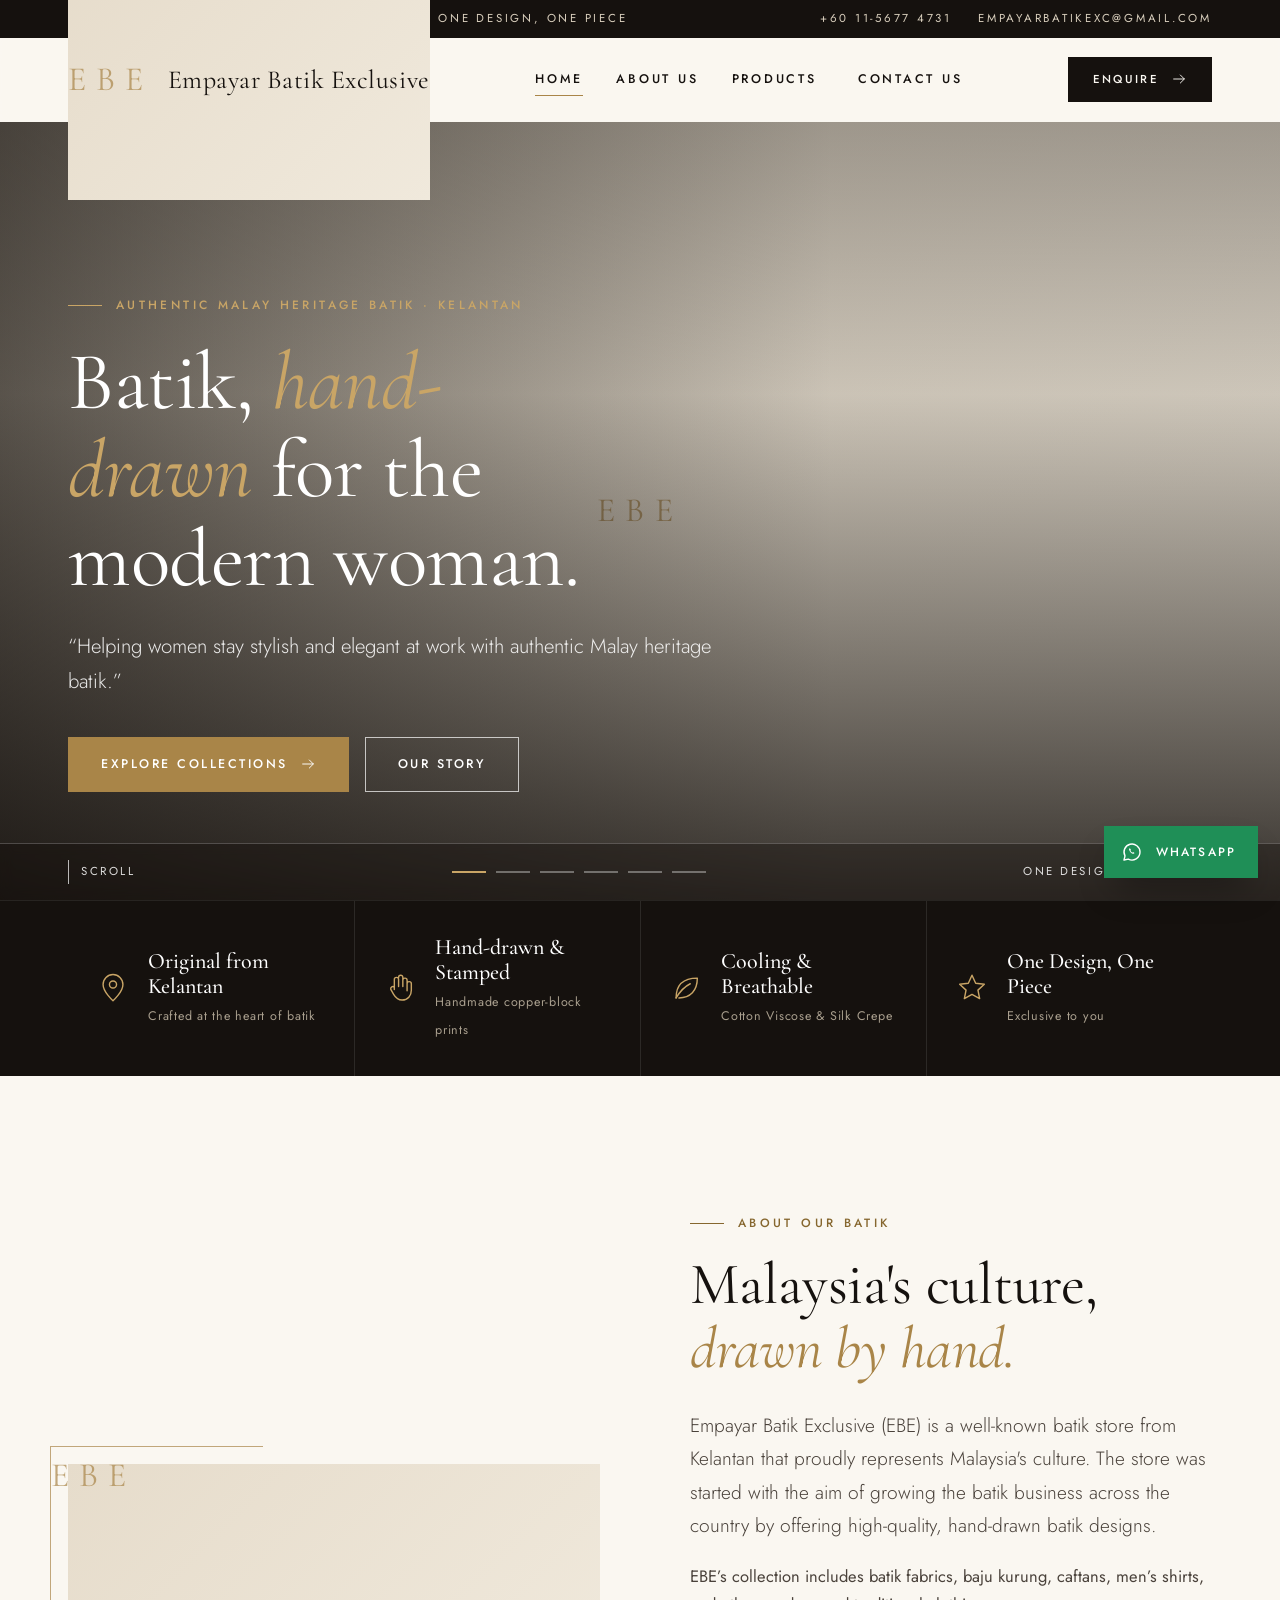
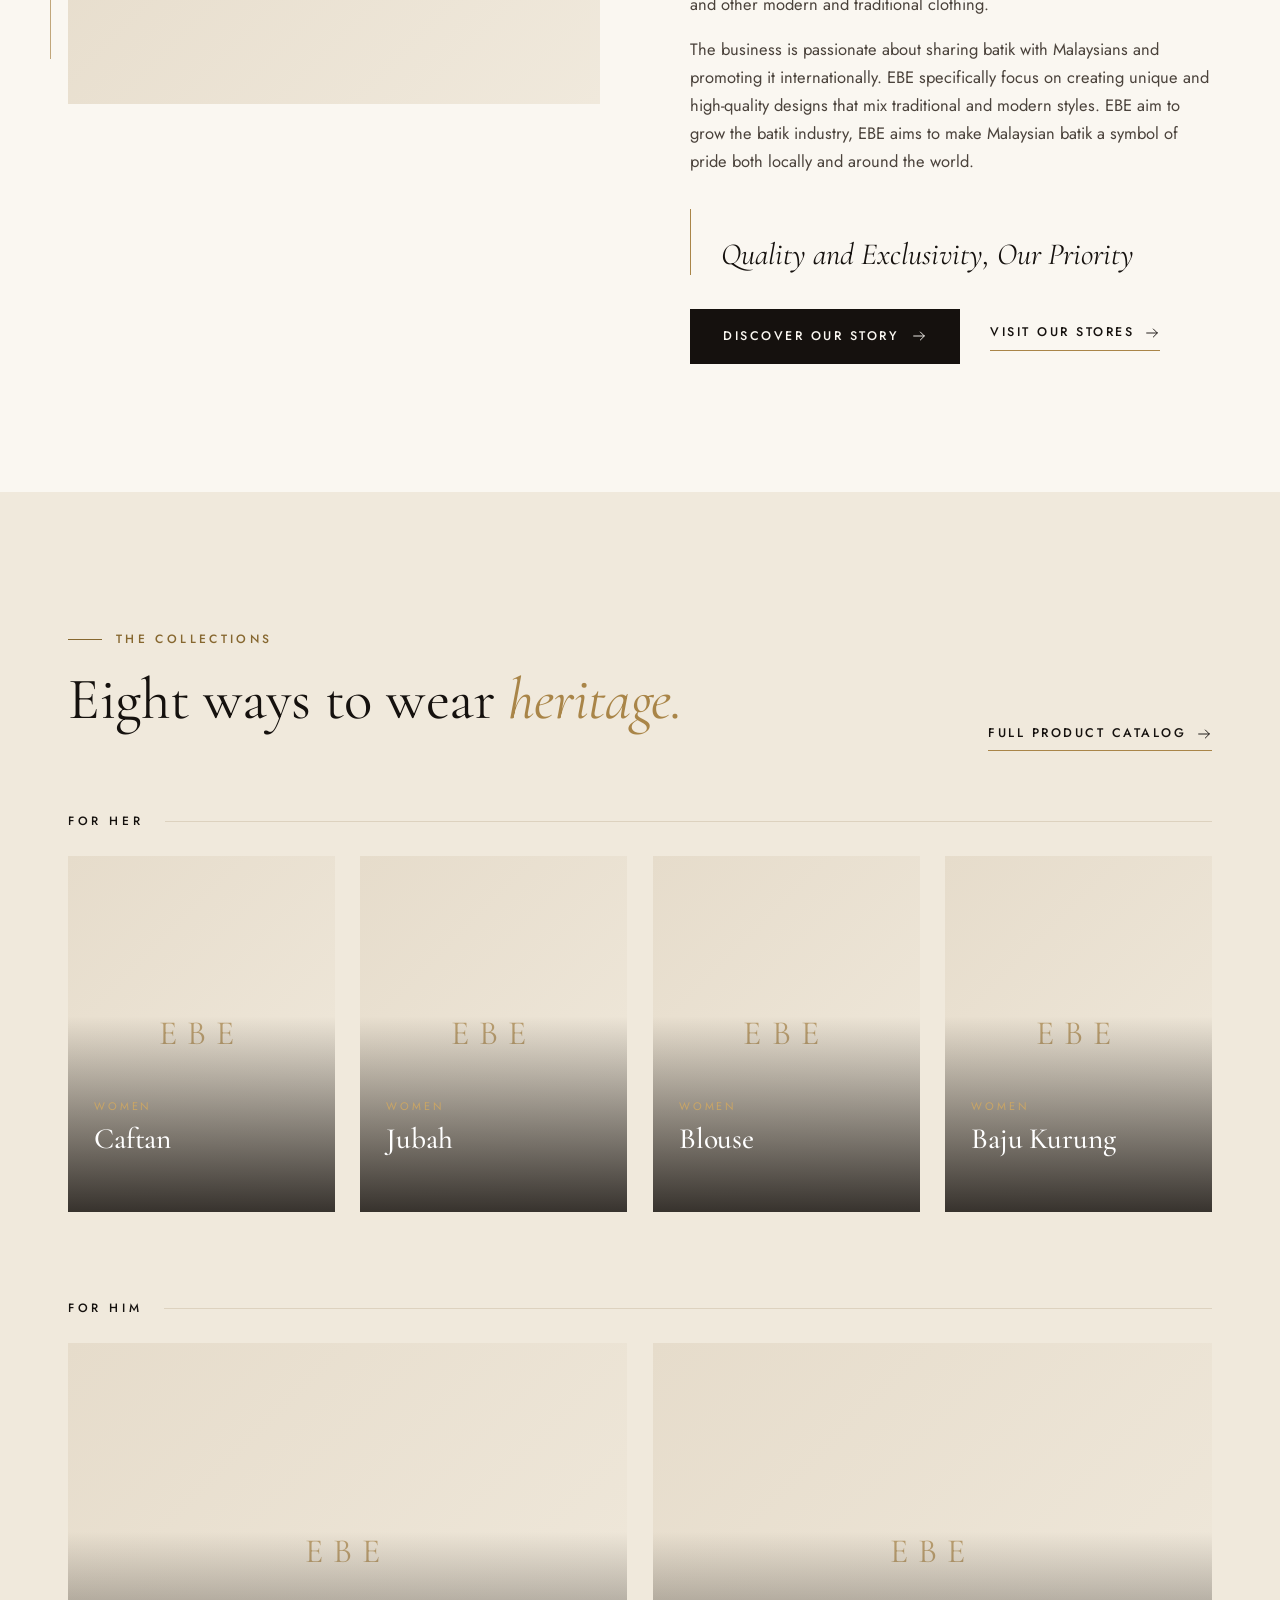
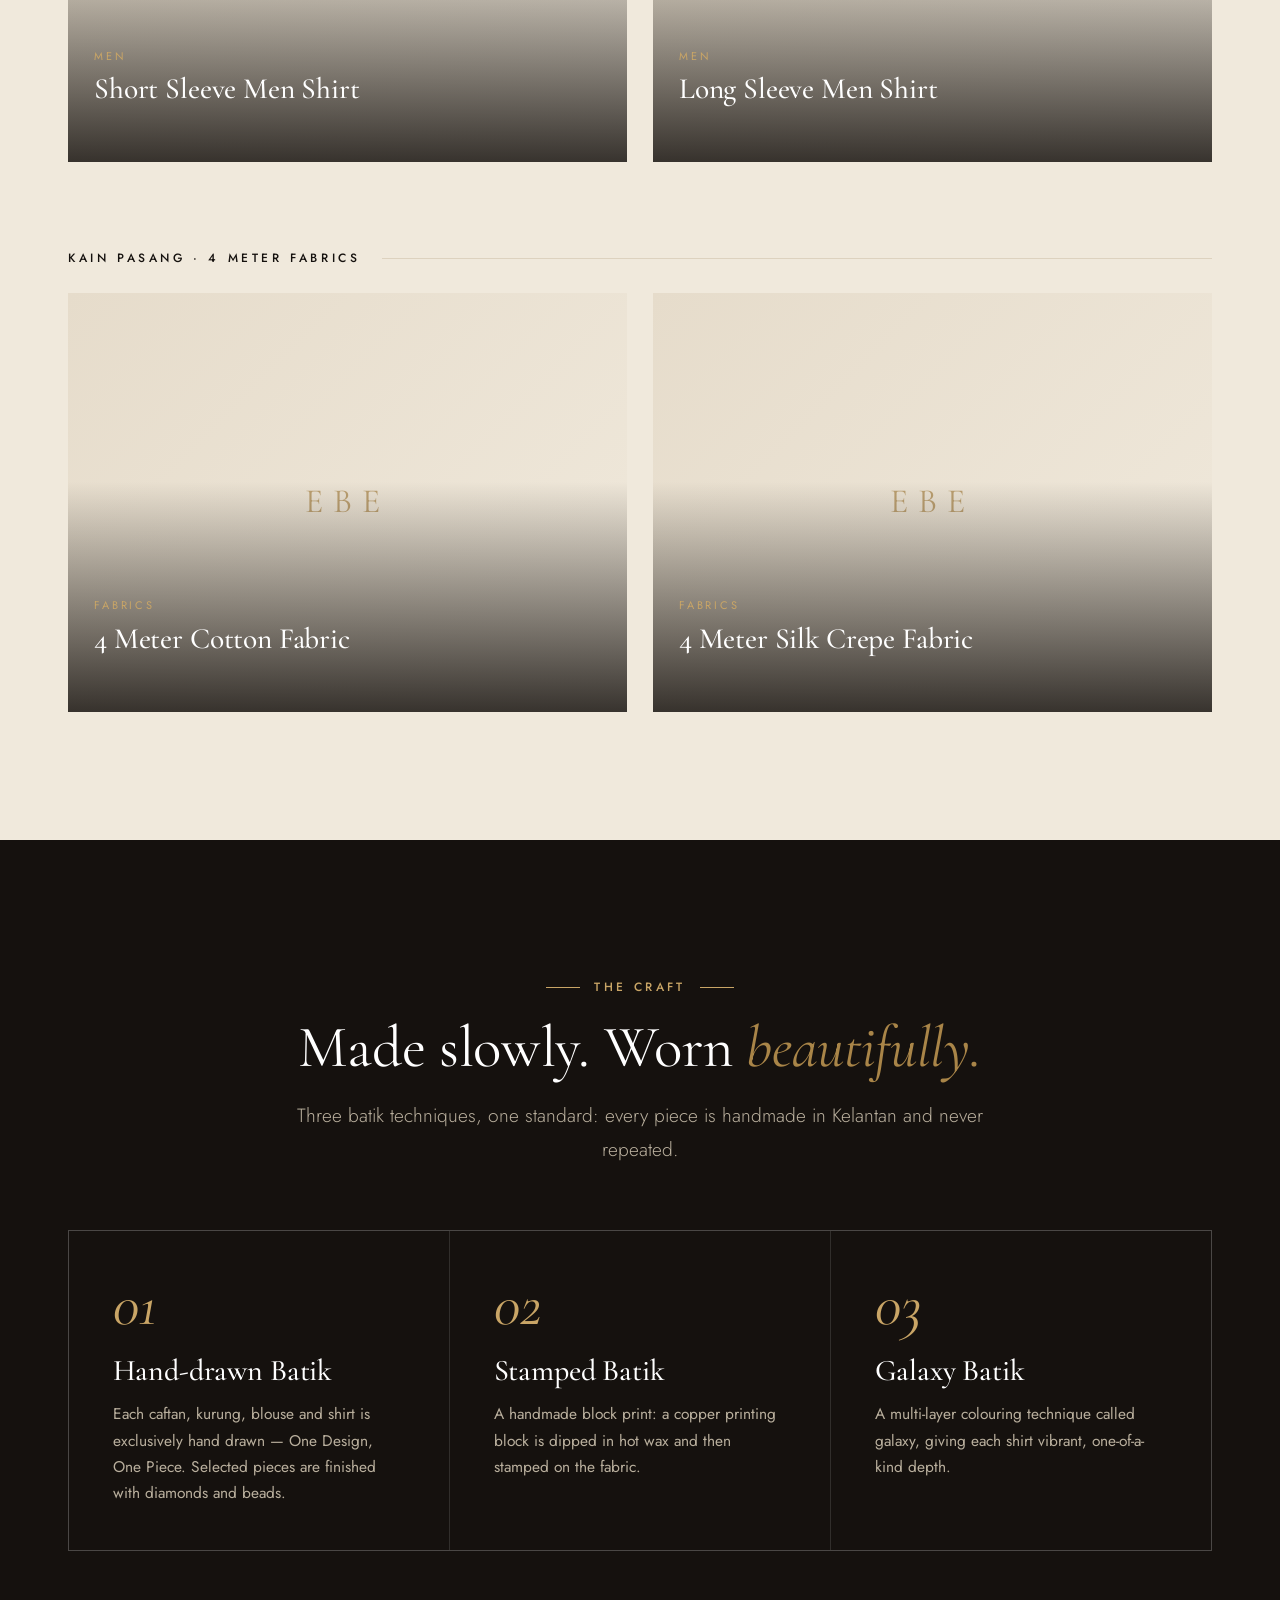
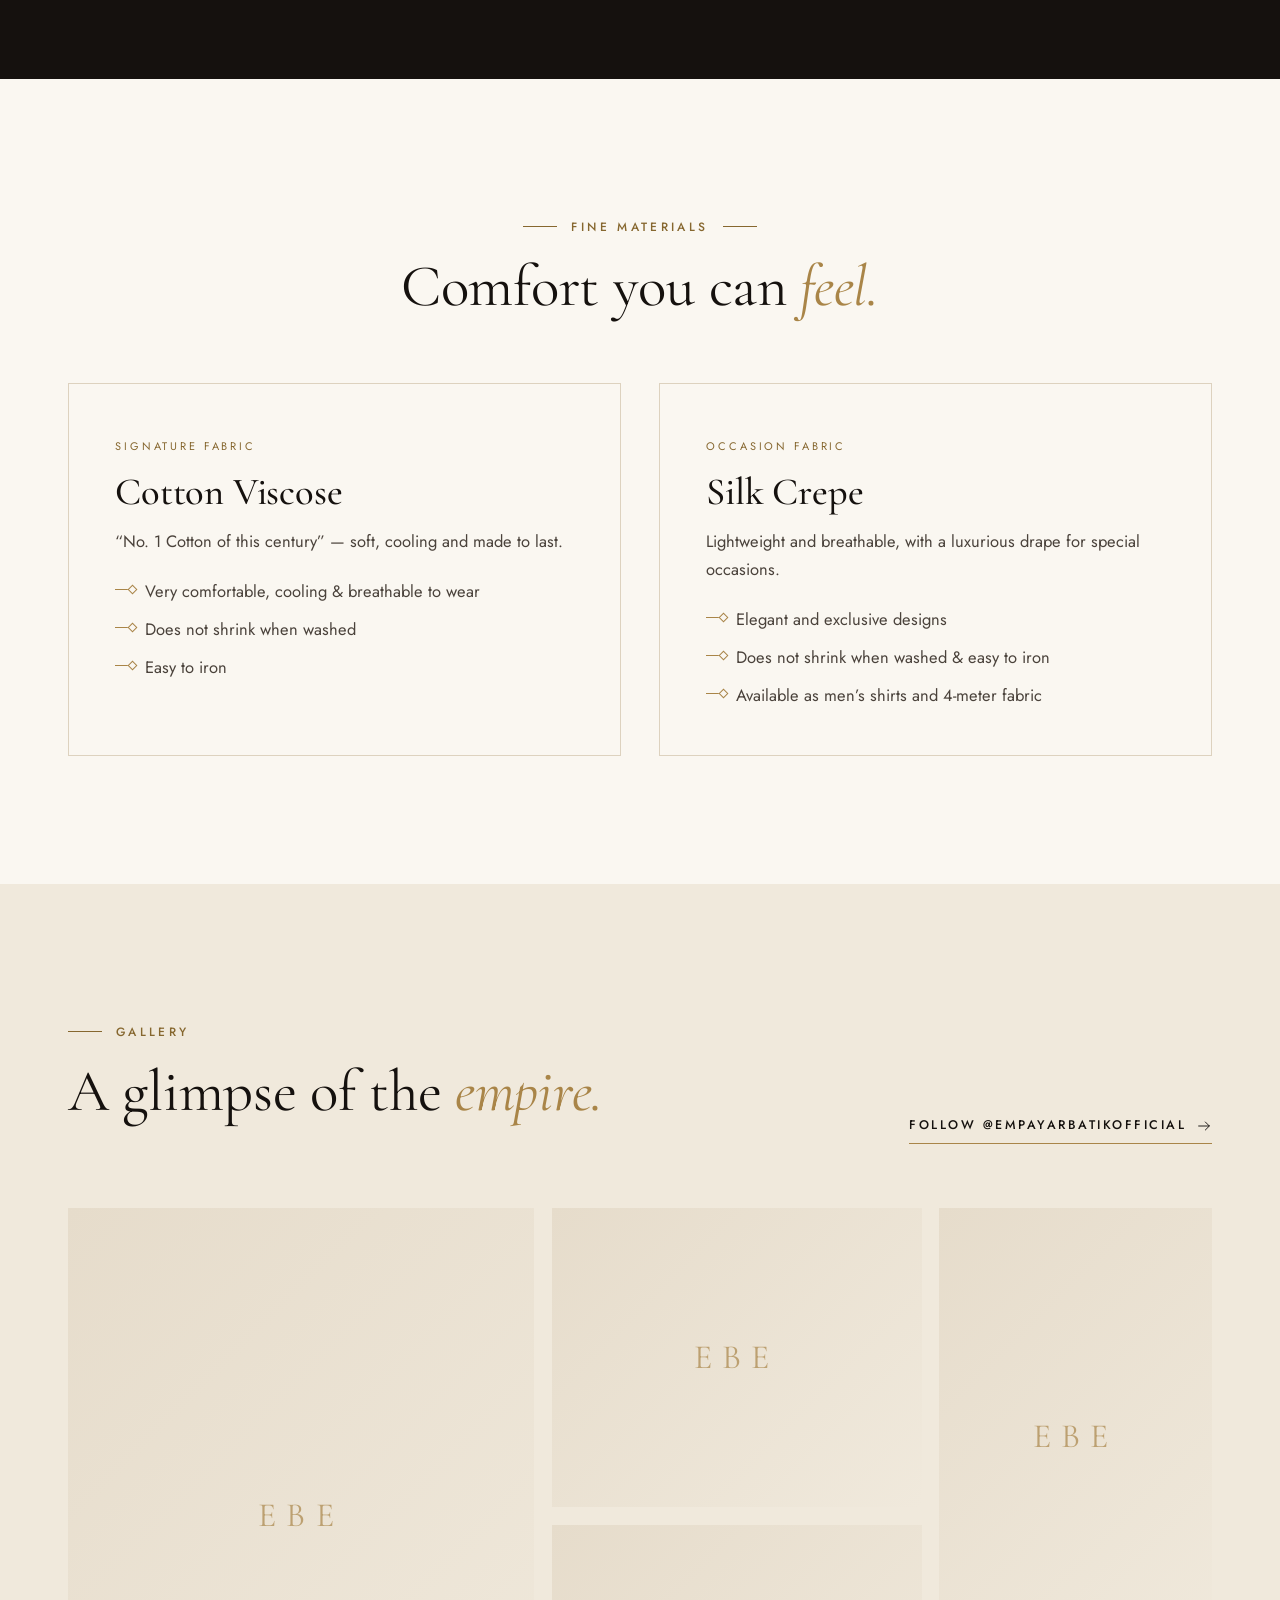
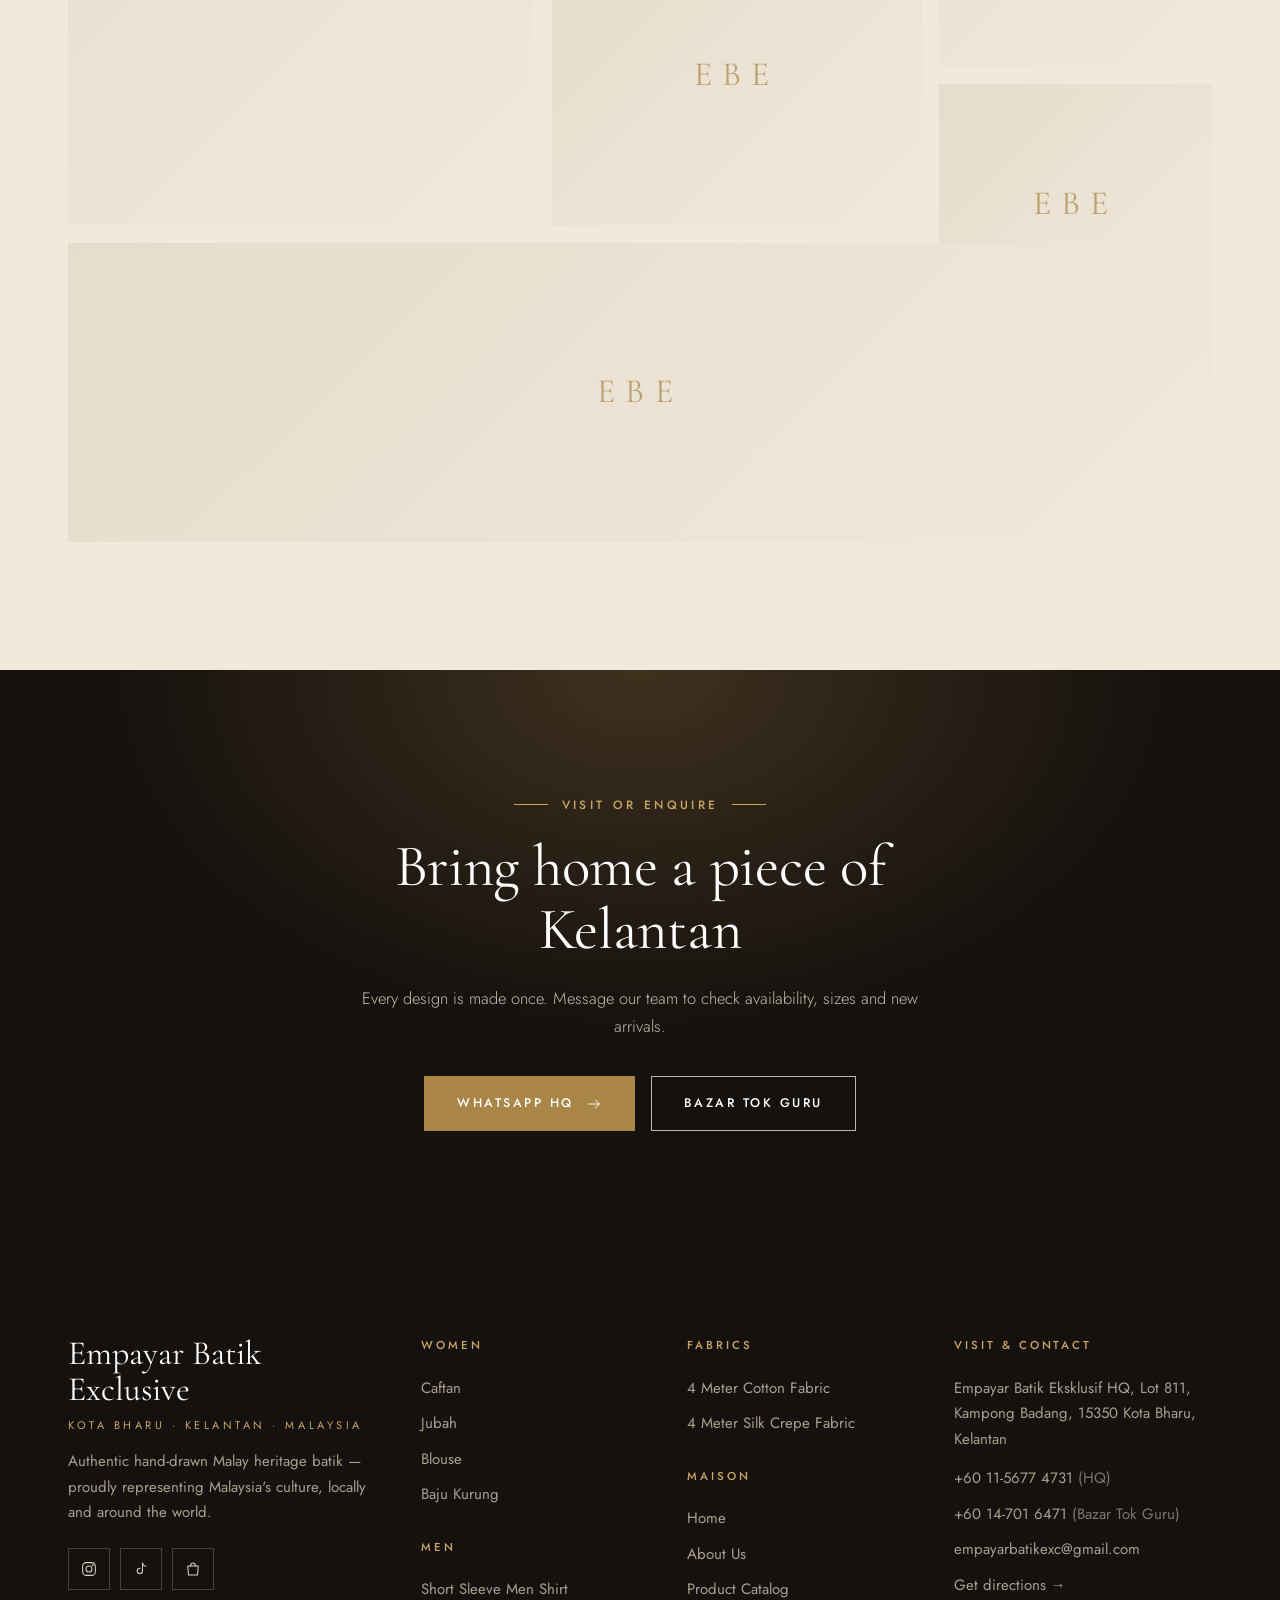
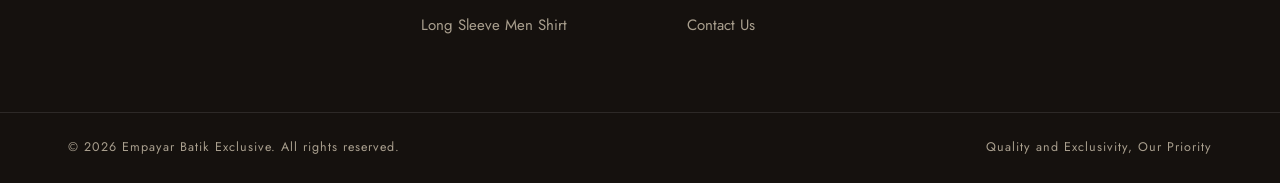
==== index.html @ 342bccc4 "Redesign Empayar Batik Exclusive website with an international luxury look - New design system (ivor" ====
<!DOCTYPE html>
<html lang="en">
<head>
<meta charset="utf-8">
<meta name="viewport" content="width=device-width, initial-scale=1">
<title>Empayar Batik Exclusive</title>
<meta name="description" content="Empayar Batik Exclusive — a leading batik store from Kelantan offering exclusive hand-drawn batik, baju kurung, caftans, men&#x27;s shirts and fabrics. Proudly promoting Malaysia&#x27;s heritage globally.">
<meta name="theme-color" content="#15110e">
<link rel="canonical" href="https://empayarbatikeksklusif.my/">
<link rel="icon" href="https://empayarbatikeksklusif.my/logo-ebe/header%20photo.png">
<meta property="og:type" content="website">
<meta property="og:site_name" content="Empayar Batik Exclusive">
<meta property="og:title" content="Empayar Batik Exclusive">
<meta property="og:description" content="Empayar Batik Exclusive — a leading batik store from Kelantan offering exclusive hand-drawn batik, baju kurung, caftans, men&#x27;s shirts and fabrics. Proudly promoting Malaysia&#x27;s heritage globally.">
<meta property="og:url" content="https://empayarbatikeksklusif.my/">
<meta property="og:image" content="https://empayarbatikeksklusif.my/img%20index/home%201.jpg">
<meta name="twitter:card" content="summary_large_image">
<link rel="preconnect" href="https://fonts.googleapis.com">
<link rel="preconnect" href="https://fonts.gstatic.com" crossorigin>
<link href="https://fonts.googleapis.com/css2?family=Cormorant+Garamond:ital,wght@0,400;0,500;0,600;1,400;1,500&family=Jost:wght@300;400;500&display=swap" rel="stylesheet">
<link rel="stylesheet" href="assets/css/main.css">
<script>document.documentElement.className+=' js'</script>
<script type="application/ld+json">{
  "@context": "https://schema.org",
  "@type": "ClothingStore",
  "name": "Empayar Batik Exclusive",
  "url": "https://empayarbatikeksklusif.my/",
  "image": "https://empayarbatikeksklusif.my/img%20index/home%201.jpg",
  "description": "Helping women stay stylish and elegant at work with authentic Malay heritage batik",
  "telephone": "+60 11-5677 4731",
  "email": "empayarbatikexc@gmail.com",
  "address": {"@type": "PostalAddress", "streetAddress": "Lot 811, Kampong Badang", "postalCode": "15350", "addressLocality": "Kota Bharu", "addressRegion": "Kelantan", "addressCountry": "MY"},
  "sameAs": ["https://www.instagram.com/empayarbatikofficial", "https://www.tiktok.com/@empayarbatikexclusive", "https://shopee.com/empayarbatikexclusive"]
}</script>
</head>
<body class="">
<a class="skip" href="#main">Skip to content</a>
<div class="progress" aria-hidden="true"></div>
<div class="topbar"><div class="wrap">
  <div class="tb-msg"><i></i><span>Authentic Kelantan Batik · Hand-drawn · One Design, One Piece</span></div>
  <div class="tb-links"><a href="tel:+601156774731">+60 11-5677 4731</a><a href="mailto:empayarbatikexc@gmail.com">empayarbatikexc@gmail.com</a></div>
</div></div>
<header class="header"><div class="wrap">
  <a class="brand" href="index.html" aria-label="Empayar Batik Exclusive — home">
    <img src="https://empayarbatikeksklusif.my/logo-ebe/header%20photo.png" alt="Empayar Batik Exclusive logo" height="56" data-fb>
    <span class="wordmark">Empayar Batik Exclusive</span>
  </a>
  <nav aria-label="Primary"><ul class="nav"><li class="active"><a href="index.html" aria-current="page">Home</a></li><li><a href="profile.html">About Us</a></li><li><a href="products.html">Products<svg viewBox="0 0 24 24" fill="none" stroke="currentColor" stroke-width="1.4" stroke-linecap="round" stroke-linejoin="round" aria-hidden="true" ><path d="M6 9l6 6 6-6"/></svg></a><div class="mega"><div><h4>Women</h4><a href="kaftan.html">Caftan</a><a href="jubah.html">Jubah</a><a href="blouse.html">Blouse</a><a href="baju-kurung.html">Baju Kurung</a></div><div><h4>Men</h4><a href="short-sleeve-shirt.html">Short Sleeve Men Shirt</a><a href="long-sleeve-shirt.html">Long Sleeve Men Shirt</a></div><div><h4>Fabrics</h4><a href="kain-pasang-cotton.html">4 Meter Cotton Fabric</a><a href="kain-pasang-crepe.html">4 Meter Silk Crepe Fabric</a></div><div class="mega-foot"><span>One Design, One Piece — every item hand-drawn in Kelantan.</span><a class="link-arrow" href="products.html" style="padding:0 0 4px;font-size:11px">View all <svg viewBox="0 0 24 24" fill="none" stroke="currentColor" stroke-width="1.4" stroke-linecap="round" stroke-linejoin="round" aria-hidden="true" ><path d="M4 12h16M14 6l6 6-6 6"/></svg></a></div></div></li><li><a href="contact.html">Contact Us</a></li></ul></nav>
  <a class="btn cta" href="https://wa.link/kldabl" target="_blank" rel="noopener">Enquire <svg viewBox="0 0 24 24" fill="none" stroke="currentColor" stroke-width="1.4" stroke-linecap="round" stroke-linejoin="round" aria-hidden="true" ><path d="M4 12h16M14 6l6 6-6 6"/></svg></a>
  <button class="burger" aria-label="Open menu" aria-expanded="false"><span></span><span></span><span></span></button>
</div></header>
<div class="drawer" aria-label="Mobile menu">
  <a class="d-main" href="index.html">Home</a>
  <a class="d-main" href="profile.html">About Us</a>
  <a class="d-main" href="products.html">Products</a>
  <h5>Women</h5><div class="d-sub"><a href="kaftan.html">Caftan</a><a href="jubah.html">Jubah</a><a href="blouse.html">Blouse</a><a href="baju-kurung.html">Baju Kurung</a></div><h5>Men</h5><div class="d-sub"><a href="short-sleeve-shirt.html">Short Sleeve Men Shirt</a><a href="long-sleeve-shirt.html">Long Sleeve Men Shirt</a></div><h5>Fabrics</h5><div class="d-sub"><a href="kain-pasang-cotton.html">4 Meter Cotton Fabric</a><a href="kain-pasang-crepe.html">4 Meter Silk Crepe Fabric</a></div>
  <a class="d-main" href="contact.html" style="margin-top:26px">Contact Us</a>
  <a class="btn btn--wa" href="https://wa.link/kldabl" target="_blank" rel="noopener">WhatsApp +60 11-5677 4731</a>
</div>
<main id="main">

<section class="hero" aria-label="Introduction">
  <div class="hero-slides"><img src="https://empayarbatikeksklusif.my/img%20index/home%201.jpg" alt="Empayar Batik Exclusive — batik collection 1" class="active" fetchpriority="high" data-fb><img src="https://empayarbatikeksklusif.my/img%20index/home%202.jpg" alt="Empayar Batik Exclusive — batik collection 2" loading="lazy" data-fb><img src="https://empayarbatikeksklusif.my/img%20index/home%203.jpg" alt="Empayar Batik Exclusive — batik collection 3" loading="lazy" data-fb><img src="https://empayarbatikeksklusif.my/img%20index/home%204.jpg" alt="Empayar Batik Exclusive — batik collection 4" loading="lazy" data-fb><img src="https://empayarbatikeksklusif.my/img%20index/home%205.jpg" alt="Empayar Batik Exclusive — batik collection 5" loading="lazy" data-fb><img src="https://empayarbatikeksklusif.my/img%20index/home%206.jpg" alt="Empayar Batik Exclusive — batik collection 6" loading="lazy" data-fb></div>
  <div class="hero-inner">
    <span class="eyebrow">Authentic Malay Heritage Batik · Kelantan</span>
    <h1 class="h-display">Batik, <em>hand-drawn</em> for the modern woman.</h1>
    <p>“Helping women stay stylish and elegant at work with authentic Malay heritage batik.”</p>
    <div class="hero-actions">
      <a class="btn btn--gold" href="products.html">Explore Collections <svg viewBox="0 0 24 24" fill="none" stroke="currentColor" stroke-width="1.4" stroke-linecap="round" stroke-linejoin="round" aria-hidden="true" ><path d="M4 12h16M14 6l6 6-6 6"/></svg></a>
      <a class="btn btn--light" href="profile.html">Our Story</a>
    </div>
  </div>
  <div class="hero-meta"><div class="wrap">
    <span class="scroll-cue"><i></i>Scroll</span>
    <div class="hero-dots" role="group" aria-label="Hero images"><button aria-label="Show image 1" class="active"></button><button aria-label="Show image 2"></button><button aria-label="Show image 3"></button><button aria-label="Show image 4"></button><button aria-label="Show image 5"></button><button aria-label="Show image 6"></button></div>
    <span>One Design · One Piece</span>
  </div></div>
</section>

<section class="strip" aria-label="Our promise"><div class="wrap"><ul>
  <li><svg viewBox="0 0 24 24" fill="none" stroke="currentColor" stroke-width="1.4" stroke-linecap="round" stroke-linejoin="round" aria-hidden="true" stroke-width="1"><path d="M12 21s7-6.200 7-11.500A7 7 0 0 0 5 9.500C5 14.800 12 21 12 21z"/><circle cx="12" cy="9.500" r="2.500"/></svg><div><b>Original from Kelantan</b><span>Crafted at the heart of batik</span></div></li>
  <li><svg viewBox="0 0 24 24" fill="none" stroke="currentColor" stroke-width="1.4" stroke-linecap="round" stroke-linejoin="round" aria-hidden="true" stroke-width="1"><path d="M8 13V6a1.500 1.500 0 0 1 3 0v5m0-6.500a1.500 1.500 0 0 1 3 0V11m0-4.500a1.500 1.500 0 0 1 3 0V14m0-5a1.500 1.500 0 0 1 3 0v4.500c0 4-2.500 7-6.500 7-3 0-4.500-1.500-6-4l-2-3.500a1.500 1.500 0 0 1 2.500-1.500L8 13"/></svg><div><b>Hand-drawn &amp; Stamped</b><span>Handmade copper-block prints</span></div></li>
  <li><svg viewBox="0 0 24 24" fill="none" stroke="currentColor" stroke-width="1.4" stroke-linecap="round" stroke-linejoin="round" aria-hidden="true" stroke-width="1"><path d="M5 19c0-9 5-14 15-14 0 9-5 14-13 14"/><path d="M5 19c3-5 6-8 10-10"/></svg><div><b>Cooling &amp; Breathable</b><span>Cotton Viscose &amp; Silk Crepe</span></div></li>
  <li><svg viewBox="0 0 24 24" fill="none" stroke="currentColor" stroke-width="1.4" stroke-linecap="round" stroke-linejoin="round" aria-hidden="true" stroke-width="1"><path d="M12 3l2.600 5.600 6.100.7-4.500 4.200 1.200 6L12 16.500 6.600 19.500l1.200-6L3.300 9.300l6.100-.7L12 3z"/></svg><div><b>One Design, One Piece</b><span>Exclusive to you</span></div></li>
</ul></div></section>

<section class="section" id="about">
  <div class="wrap about">
    <div class="about-media reveal">
      <img class="m1" src="https://empayarbatikeksklusif.my/img%20index/home%202.jpg" alt="Hand-drawn batik by Empayar Batik Exclusive" loading="lazy" data-fb>
      <img class="m2" src="https://empayarbatikeksklusif.my/img%20index/home%203.jpg" alt="Empayar Batik Exclusive baju kurung and caftan" loading="lazy" data-fb>
    </div>
    <div class="about-copy reveal" style="--d:.1s">
      <span class="eyebrow">About Our Batik</span>
      <h2 class="h-1">Malaysia's culture, <span class="gold">drawn by hand.</span></h2>
      <p class="lead">Empayar Batik Exclusive (EBE) is a well-known batik store from Kelantan that proudly represents Malaysia's culture. The store was started with the aim of growing the batik business across the country by offering high-quality, hand-drawn batik designs.</p>
      <p>EBE’s collection includes batik fabrics, baju kurung, caftans, men’s shirts, and other modern and traditional clothing.</p>
      <p>The business is passionate about sharing batik with Malaysians and promoting it internationally. EBE specifically focus on creating unique and high-quality designs that mix traditional and modern styles. EBE aim to grow the batik industry, EBE aims to make Malaysian batik a symbol of pride both locally and around the world.</p>
      <blockquote class="quote">Quality and Exclusivity, Our Priority</blockquote>
      <div class="btns"><a class="btn" href="profile.html">Discover Our Story <svg viewBox="0 0 24 24" fill="none" stroke="currentColor" stroke-width="1.4" stroke-linecap="round" stroke-linejoin="round" aria-hidden="true" ><path d="M4 12h16M14 6l6 6-6 6"/></svg></a><a class="link-arrow" href="contact.html">Visit our stores <svg viewBox="0 0 24 24" fill="none" stroke="currentColor" stroke-width="1.4" stroke-linecap="round" stroke-linejoin="round" aria-hidden="true" ><path d="M4 12h16M14 6l6 6-6 6"/></svg></a></div>
    </div>
  </div>
</section>

<section class="section section--sand" id="collections">
  <div class="wrap">
    <div class="section-head split-head reveal" style="max-width:none">
      <div style="max-width:640px"><span class="eyebrow">The Collections</span><h2 class="h-1">Eight ways to wear <span class="gold">heritage.</span></h2></div>
      <a class="link-arrow" href="products.html">Full product catalog <svg viewBox="0 0 24 24" fill="none" stroke="currentColor" stroke-width="1.4" stroke-linecap="round" stroke-linejoin="round" aria-hidden="true" ><path d="M4 12h16M14 6l6 6-6 6"/></svg></a>
    </div>
    <div class="coll-groups"><div class="coll-group"><h3>For Her</h3><div class="coll-grid"><a class="card reveal" style="--d:0.0s" href="kaftan.html">
  <div class="ph"><img src="https://empayarbatikeksklusif.my/img%20kaftan/lukis%201.jpg" alt="Caftan — Empayar Batik Exclusive" loading="lazy" data-fb></div>
  <div class="cap"><small>Women</small><h4>Caftan</h4><span class="go">Discover <svg viewBox="0 0 24 24" fill="none" stroke="currentColor" stroke-width="1.4" stroke-linecap="round" stroke-linejoin="round" aria-hidden="true" ><path d="M4 12h16M14 6l6 6-6 6"/></svg></span></div>
</a><a class="card reveal" style="--d:0.08s" href="jubah.html">
  <div class="ph"><img src="https://empayarbatikeksklusif.my/img%20jubah/batwing%201.jpg" alt="Jubah — Empayar Batik Exclusive" loading="lazy" data-fb></div>
  <div class="cap"><small>Women</small><h4>Jubah</h4><span class="go">Discover <svg viewBox="0 0 24 24" fill="none" stroke="currentColor" stroke-width="1.4" stroke-linecap="round" stroke-linejoin="round" aria-hidden="true" ><path d="M4 12h16M14 6l6 6-6 6"/></svg></span></div>
</a><a class="card reveal" style="--d:0.16s" href="blouse.html">
  <div class="ph"><img src="https://empayarbatikeksklusif.my/img%20blouse/blouse%201.jpg" alt="Blouse — Empayar Batik Exclusive" loading="lazy" data-fb></div>
  <div class="cap"><small>Women</small><h4>Blouse</h4><span class="go">Discover <svg viewBox="0 0 24 24" fill="none" stroke="currentColor" stroke-width="1.4" stroke-linecap="round" stroke-linejoin="round" aria-hidden="true" ><path d="M4 12h16M14 6l6 6-6 6"/></svg></span></div>
</a><a class="card reveal" style="--d:0.24s" href="baju-kurung.html">
  <div class="ph"><img src="https://empayarbatikeksklusif.my/img%20baju%20kurung/kurung%201.jpg" alt="Baju Kurung — Empayar Batik Exclusive" loading="lazy" data-fb></div>
  <div class="cap"><small>Women</small><h4>Baju Kurung</h4><span class="go">Discover <svg viewBox="0 0 24 24" fill="none" stroke="currentColor" stroke-width="1.4" stroke-linecap="round" stroke-linejoin="round" aria-hidden="true" ><path d="M4 12h16M14 6l6 6-6 6"/></svg></span></div>
</a></div></div><div class="coll-group"><h3>For Him</h3><div class="coll-grid g2"><a class="card reveal" style="--d:0.0s" href="short-sleeve-shirt.html">
  <div class="ph"><img src="https://empayarbatikeksklusif.my/img%20short%20sleeve/kemeja%201.jpg" alt="Short Sleeve Men Shirt — Empayar Batik Exclusive" loading="lazy" data-fb></div>
  <div class="cap"><small>Men</small><h4>Short Sleeve Men Shirt</h4><span class="go">Discover <svg viewBox="0 0 24 24" fill="none" stroke="currentColor" stroke-width="1.4" stroke-linecap="round" stroke-linejoin="round" aria-hidden="true" ><path d="M4 12h16M14 6l6 6-6 6"/></svg></span></div>
</a><a class="card reveal" style="--d:0.08s" href="long-sleeve-shirt.html">
  <div class="ph"><img src="https://empayarbatikeksklusif.my/img%20long%20sleeve/lukis%201.png" alt="Long Sleeve Men Shirt — Empayar Batik Exclusive" loading="lazy" data-fb></div>
  <div class="cap"><small>Men</small><h4>Long Sleeve Men Shirt</h4><span class="go">Discover <svg viewBox="0 0 24 24" fill="none" stroke="currentColor" stroke-width="1.4" stroke-linecap="round" stroke-linejoin="round" aria-hidden="true" ><path d="M4 12h16M14 6l6 6-6 6"/></svg></span></div>
</a></div></div><div class="coll-group"><h3>Kain Pasang · 4 Meter Fabrics</h3><div class="coll-grid g2"><a class="card reveal" style="--d:0.0s" href="kain-pasang-cotton.html">
  <div class="ph"><img src="https://empayarbatikeksklusif.my/img%20cotton/cotton%201.jpg" alt="4 Meter Cotton Fabric — Empayar Batik Exclusive" loading="lazy" data-fb></div>
  <div class="cap"><small>Fabrics</small><h4>4 Meter Cotton Fabric</h4><span class="go">Discover <svg viewBox="0 0 24 24" fill="none" stroke="currentColor" stroke-width="1.4" stroke-linecap="round" stroke-linejoin="round" aria-hidden="true" ><path d="M4 12h16M14 6l6 6-6 6"/></svg></span></div>
</a><a class="card reveal" style="--d:0.08s" href="kain-pasang-crepe.html">
  <div class="ph"><img src="https://empayarbatikeksklusif.my/img%20crepe/1%20layer/crepe.jpg" alt="4 Meter Silk Crepe Fabric — Empayar Batik Exclusive" loading="lazy" data-fb></div>
  <div class="cap"><small>Fabrics</small><h4>4 Meter Silk Crepe Fabric</h4><span class="go">Discover <svg viewBox="0 0 24 24" fill="none" stroke="currentColor" stroke-width="1.4" stroke-linecap="round" stroke-linejoin="round" aria-hidden="true" ><path d="M4 12h16M14 6l6 6-6 6"/></svg></span></div>
</a></div></div></div>
  </div>
</section>

<section class="section section--ink" id="craft">
  <div class="wrap">
    <div class="section-head center reveal"><span class="eyebrow center">The Craft</span><h2 class="h-1">Made slowly. Worn <span class="gold">beautifully.</span></h2>
      <p class="lead" style="color:#b9af9d">Three batik techniques, one standard: every piece is handmade in Kelantan and never repeated.</p></div>
    <div class="craft">
      <article class="reveal"><span class="num">01</span><h3>Hand-drawn Batik</h3><p>Each caftan, kurung, blouse and shirt is exclusively hand drawn — One Design, One Piece. Selected pieces are finished with diamonds and beads.</p></article>
      <article class="reveal" style="--d:.1s"><span class="num">02</span><h3>Stamped Batik</h3><p>A handmade block print: a copper printing block is dipped in hot wax and then stamped on the fabric.</p></article>
      <article class="reveal" style="--d:.2s"><span class="num">03</span><h3>Galaxy Batik</h3><p>A multi-layer colouring technique called galaxy, giving each shirt vibrant, one-of-a-kind depth.</p></article>
    </div>
  </div>
</section>

<section class="section" id="materials">
  <div class="wrap">
    <div class="section-head center reveal"><span class="eyebrow center">Fine Materials</span><h2 class="h-1">Comfort you can <span class="gold">feel.</span></h2></div>
    <div class="materials">
      <article class="mat reveal"><span class="tag">Signature fabric</span><h3>Cotton Viscose</h3>
        <p>“No. 1 Cotton of this century” — soft, cooling and made to last.</p>
        <ul><li>Very comfortable, cooling &amp; breathable to wear</li><li>Does not shrink when washed</li><li>Easy to iron</li></ul></article>
      <article class="mat reveal" style="--d:.1s"><span class="tag">Occasion fabric</span><h3>Silk Crepe</h3>
        <p>Lightweight and breathable, with a luxurious drape for special occasions.</p>
        <ul><li>Elegant and exclusive designs</li><li>Does not shrink when washed &amp; easy to iron</li><li>Available as men’s shirts and 4-meter fabric</li></ul></article>
    </div>
  </div>
</section>

<section class="section section--sand" id="gallery">
  <div class="wrap">
    <div class="section-head split-head reveal" style="max-width:none">
      <div style="max-width:640px"><span class="eyebrow">Gallery</span><h2 class="h-1">A glimpse of the <span class="gold">empire.</span></h2></div>
      <a class="link-arrow" href="https://www.instagram.com/empayarbatikofficial" target="_blank" rel="noopener">Follow @empayarbatikofficial <svg viewBox="0 0 24 24" fill="none" stroke="currentColor" stroke-width="1.4" stroke-linecap="round" stroke-linejoin="round" aria-hidden="true" ><path d="M4 12h16M14 6l6 6-6 6"/></svg></a>
    </div>
    <div class="mosaic"><a href="https://empayarbatikeksklusif.my/img%20index/home%201.jpg" data-lb="home" class="reveal" style="--d:0.00s"><img src="https://empayarbatikeksklusif.my/img%20index/home%201.jpg" alt="Empayar Batik Exclusive — gallery 1" loading="lazy" data-fb></a><a href="https://empayarbatikeksklusif.my/img%20index/home%202.jpg" data-lb="home" class="reveal" style="--d:0.06s"><img src="https://empayarbatikeksklusif.my/img%20index/home%202.jpg" alt="Empayar Batik Exclusive — gallery 2" loading="lazy" data-fb></a><a href="https://empayarbatikeksklusif.my/img%20index/home%203.jpg" data-lb="home" class="reveal" style="--d:0.12s"><img src="https://empayarbatikeksklusif.my/img%20index/home%203.jpg" alt="Empayar Batik Exclusive — gallery 3" loading="lazy" data-fb></a><a href="https://empayarbatikeksklusif.my/img%20index/home%204.jpg" data-lb="home" class="reveal" style="--d:0.18s"><img src="https://empayarbatikeksklusif.my/img%20index/home%204.jpg" alt="Empayar Batik Exclusive — gallery 4" loading="lazy" data-fb></a><a href="https://empayarbatikeksklusif.my/img%20index/home%205.jpg" data-lb="home" class="reveal" style="--d:0.24s"><img src="https://empayarbatikeksklusif.my/img%20index/home%205.jpg" alt="Empayar Batik Exclusive — gallery 5" loading="lazy" data-fb></a><a href="https://empayarbatikeksklusif.my/img%20index/home%206.jpg" data-lb="home" class="reveal" style="--d:0.30s"><img src="https://empayarbatikeksklusif.my/img%20index/home%206.jpg" alt="Empayar Batik Exclusive — gallery 6" loading="lazy" data-fb></a></div>
  </div>
</section>

<section class="cta-band"><div class="wrap reveal">
  <span class="eyebrow center">Visit or Enquire</span>
  <h2 class="h-1">Bring home a piece of Kelantan</h2>
  <p>Every design is made once. Message our team to check availability, sizes and new arrivals.</p>
  <div class="btns">
    <a class="btn btn--gold" href="https://wa.link/kldabl" target="_blank" rel="noopener">WhatsApp HQ <svg viewBox="0 0 24 24" fill="none" stroke="currentColor" stroke-width="1.4" stroke-linecap="round" stroke-linejoin="round" aria-hidden="true" ><path d="M4 12h16M14 6l6 6-6 6"/></svg></a>
    <a class="btn btn--light" href="https://wa.link/edio3g" target="_blank" rel="noopener">Bazar Tok Guru</a>
  </div>
</div></section>

</main>
<footer class="footer">
  <div class="wrap footer-top">
    <div>
      <div class="wm">Empayar Batik<br>Exclusive<small>Kota Bharu · Kelantan · Malaysia</small></div>
      <p>Authentic hand-drawn Malay heritage batik — proudly representing Malaysia's culture, locally and around the world.</p>
      <div class="soc">
        <a href="https://www.instagram.com/empayarbatikofficial" target="_blank" rel="noopener" aria-label="Instagram @empayarbatikofficial"><svg viewBox="0 0 24 24" fill="none" stroke="currentColor" stroke-width="1.4" stroke-linecap="round" stroke-linejoin="round" aria-hidden="true" ><rect x="3.500" y="3.500" width="17" height="17" rx="5"/><circle cx="12" cy="12" r="4"/><circle cx="17.200" cy="6.800" r=".6" fill="currentColor"/></svg></a>
        <a href="https://www.tiktok.com/@empayarbatikexclusive" target="_blank" rel="noopener" aria-label="TikTok @empayarbatikexclusive"><svg viewBox="0 0 24 24" fill="none" stroke="currentColor" stroke-width="1.4" stroke-linecap="round" stroke-linejoin="round" aria-hidden="true" ><path d="M14 4v10.500a3.500 3.500 0 1 1-3.500-3.500M14 4c.4 2.500 2 4 4.500 4.200"/></svg></a>
        <a href="https://shopee.com/empayarbatikexclusive" target="_blank" rel="noopener" aria-label="Shopee @empayarbatikexclusive"><svg viewBox="0 0 24 24" fill="none" stroke="currentColor" stroke-width="1.4" stroke-linecap="round" stroke-linejoin="round" aria-hidden="true" ><path d="M5 8h14l-1 12H6L5 8z"/><path d="M9 8V7a3 3 0 0 1 6 0v1"/></svg></a>
      </div>
    </div>
    <div>
      <h5>Women</h5><ul><li><a href="kaftan.html">Caftan</a></li><li><a href="jubah.html">Jubah</a></li><li><a href="blouse.html">Blouse</a></li><li><a href="baju-kurung.html">Baju Kurung</a></li></ul>
      <h5 style="margin-top:30px">Men</h5><ul><li><a href="short-sleeve-shirt.html">Short Sleeve Men Shirt</a></li><li><a href="long-sleeve-shirt.html">Long Sleeve Men Shirt</a></li></ul>
    </div>
    <div>
      <h5>Fabrics</h5><ul><li><a href="kain-pasang-cotton.html">4 Meter Cotton Fabric</a></li><li><a href="kain-pasang-crepe.html">4 Meter Silk Crepe Fabric</a></li></ul>
      <h5 style="margin-top:30px">Maison</h5>
      <ul><li><a href="index.html">Home</a></li><li><a href="profile.html">About Us</a></li><li><a href="products.html">Product Catalog</a></li><li><a href="contact.html">Contact Us</a></li></ul>
    </div>
    <div>
      <h5>Visit &amp; Contact</h5>
      <p class="addr">Empayar Batik Eksklusif HQ, Lot 811, Kampong Badang, 15350 Kota Bharu, Kelantan</p>
      <ul>
        <li><a href="https://wa.link/kldabl" target="_blank" rel="noopener">+60 11-5677 4731 <span style="color:#7d7469">(HQ)</span></a></li>
        <li><a href="https://wa.link/edio3g" target="_blank" rel="noopener">+60 14-701 6471 <span style="color:#7d7469">(Bazar Tok Guru)</span></a></li>
        <li><a href="mailto:empayarbatikexc@gmail.com">empayarbatikexc@gmail.com</a></li>
        <li><a href="https://maps.app.goo.gl/1e1bDQJQm6b8pzWu6" target="_blank" rel="noopener">Get directions →</a></li>
      </ul>
    </div>
  </div>
  <div class="footer-bottom"><div class="wrap">
    <span>© 2026 Empayar Batik Exclusive. All rights reserved.</span>
    <span>Quality and Exclusivity, Our Priority</span>
  </div></div>
</footer>
<a class="wa-float" href="https://wa.link/kldabl" target="_blank" rel="noopener" aria-label="Chat on WhatsApp"><svg viewBox="0 0 24 24" fill="none" stroke="currentColor" stroke-width="1.4" stroke-linecap="round" stroke-linejoin="round" aria-hidden="true" ><path d="M20 12a8 8 0 0 1-11.700 7.100L4 20l1-4.100A8 8 0 1 1 20 12z"/><path d="M9.200 8.600c-.3.500-.2 1.400.6 2.600.9 1.300 2 2.200 3.100 2.500.8.200 1.300-.1 1.600-.6l-1.500-1-.7.600c-.8-.4-1.500-1.100-1.900-1.900l.6-.7-.9-1.600c-.3-.1-.6.000-.9.100z" fill="currentColor" stroke="none"/></svg><span>WhatsApp</span></a>
<script src="assets/js/main.js" defer></script>
</body>
</html>
---- assets/css/main.css ----
/* ==========================================================================
   Empayar Batik Exclusive — Design system
   Palette: ivory / ink / antique gold.  Type: Cormorant Garamond + Jost.
   ========================================================================== */

:root {
  --ink: #15110e;
  --ink-2: #211b16;
  --ink-soft: #4a423b;
  --muted: #7d7469;
  --ivory: #faf7f1;
  --sand: #f0e9dc;
  --sand-2: #e6dccb;
  --line: #ddd2bf;
  --gold: #a98548;
  --gold-2: #c9a566;
  --gold-deep: #86672f;
  --wa: #1f8f57;

  --serif: "Cormorant Garamond", "Cormorant", Georgia, "Times New Roman", serif;
  --sans: "Jost", "Helvetica Neue", Helvetica, Arial, sans-serif;

  --wrap: 1240px;
  --gutter: clamp(20px, 4vw, 48px);
  --header-h: 84px;
  --topbar-h: 38px;
  --ease: cubic-bezier(.22, .61, .36, 1);
}

*, *::before, *::after { box-sizing: border-box; }
html { scroll-behavior: smooth; -webkit-text-size-adjust: 100%; scroll-padding-top: calc(var(--header-h) + 16px); }
body {
  margin: 0;
  font-family: var(--sans);
  font-weight: 400;
  font-size: 16.5px;
  line-height: 1.7;
  color: var(--ink-soft);
  background: var(--ivory);
  -webkit-font-smoothing: antialiased;
  text-rendering: optimizeLegibility;
}
img { max-width: 100%; height: auto; display: block; }
a { color: inherit; text-decoration: none; }
ul { margin: 0; padding: 0; list-style: none; }
h1, h2, h3, h4 { font-family: var(--serif); color: var(--ink); font-weight: 500; line-height: 1.08; margin: 0; letter-spacing: -.005em; }
p { margin: 0 0 1em; }
button { font: inherit; cursor: pointer; }
:focus-visible { outline: 2px solid var(--gold); outline-offset: 3px; }
::selection { background: var(--gold-2); color: var(--ink); }

.wrap { width: 100%; max-width: var(--wrap); margin-inline: auto; padding-inline: var(--gutter); }
.sr-only { position: absolute; width: 1px; height: 1px; overflow: hidden; clip: rect(0 0 0 0); white-space: nowrap; }
.skip { position: absolute; left: 12px; top: -60px; z-index: 200; background: var(--ink); color: #fff; padding: 10px 16px; }
.skip:focus { top: 12px; }

/* ---------- Type helpers ---------- */
.eyebrow {
  display: inline-flex; align-items: center; gap: 14px;
  font-family: var(--sans); font-size: 12px; font-weight: 500;
  letter-spacing: .28em; text-transform: uppercase; color: var(--gold-deep);
}
.eyebrow::before { content: ""; width: 34px; height: 1px; background: currentColor; }
.eyebrow.center { justify-content: center; }
.eyebrow.center::after { content: ""; width: 34px; height: 1px; background: currentColor; }
.h-display { font-size: clamp(44px, 6.4vw, 92px); font-weight: 400; }
.h-1 { font-size: clamp(38px, 4.6vw, 66px); font-weight: 400; }
.h-2 { font-size: clamp(30px, 3.4vw, 48px); font-weight: 400; }
.h-3 { font-size: clamp(24px, 2.2vw, 32px); }
.lead { font-size: clamp(17px, 1.5vw, 20px); color: var(--ink-soft); font-weight: 300; line-height: 1.75; }
em.gold, .gold { color: var(--gold); font-style: italic; }

/* ---------- Buttons ---------- */
.btn {
  display: inline-flex; align-items: center; justify-content: center; gap: 12px;
  padding: 16px 32px; border: 1px solid var(--ink); background: var(--ink); color: var(--ivory);
  font-size: 12.5px; font-weight: 500; letter-spacing: .2em; text-transform: uppercase;
  transition: background .35s var(--ease), color .35s var(--ease), border-color .35s var(--ease), transform .35s var(--ease);
}
.btn:hover { background: transparent; color: var(--ink); }
.btn svg { width: 16px; height: 16px; transition: transform .35s var(--ease); }
.btn:hover svg { transform: translateX(4px); }
.btn--gold { background: var(--gold); border-color: var(--gold); color: #fff; }
.btn--gold:hover { background: transparent; color: var(--gold-deep); }
.btn--ghost { background: transparent; color: var(--ink); }
.btn--ghost:hover { background: var(--ink); color: var(--ivory); }
.btn--light { background: transparent; border-color: rgba(255,255,255,.7); color: #fff; }
.btn--light:hover { background: #fff; color: var(--ink); border-color: #fff; }
.btn--wa { background: var(--wa); border-color: var(--wa); color: #fff; }
.btn--wa:hover { background: transparent; color: var(--wa); }
.link-arrow {
  display: inline-flex; align-items: center; gap: 10px; font-size: 12.5px; font-weight: 500;
  letter-spacing: .2em; text-transform: uppercase; color: var(--ink);
  padding-bottom: 6px; border-bottom: 1px solid var(--gold);
}
.link-arrow svg { width: 16px; height: 16px; transition: transform .3s var(--ease); }
.link-arrow:hover svg { transform: translateX(5px); }

/* ---------- Top bar & header ---------- */
.topbar { background: var(--ink); color: #d9cfbd; font-size: 11.5px; letter-spacing: .24em; text-transform: uppercase; height: var(--topbar-h); }
.topbar .wrap { height: 100%; display: flex; align-items: center; justify-content: space-between; gap: 20px; }
.topbar a:hover { color: var(--gold-2); }
.topbar .tb-msg { display: flex; align-items: center; gap: 12px; white-space: nowrap; overflow: hidden; }
.topbar .tb-msg i { width: 5px; height: 5px; background: var(--gold-2); transform: rotate(45deg); display: inline-block; flex: none; }
.topbar .tb-links { display: flex; gap: 26px; }

.header {
  position: sticky; top: 0; z-index: 100; height: var(--header-h);
  background: rgba(250, 247, 241, .94);
  -webkit-backdrop-filter: saturate(160%) blur(14px); backdrop-filter: saturate(160%) blur(14px);
  border-bottom: 1px solid transparent; transition: border-color .3s, box-shadow .3s, height .3s;
}
.header.scrolled { border-bottom-color: var(--line); box-shadow: 0 10px 30px -22px rgba(20,15,10,.35); }
.header .wrap { height: 100%; display: flex; align-items: center; justify-content: space-between; gap: 24px; }
.brand { display: flex; align-items: center; gap: 14px; flex: none; }
.brand img { height: 56px; width: auto; max-width: 190px; object-fit: contain; }
.brand .wordmark { display: none; font-family: var(--serif); font-size: 26px; color: var(--ink); letter-spacing: .02em; line-height: 1; }
.brand.no-logo .wordmark { display: block; }
.brand.no-logo img { display: none; }

.nav { display: flex; align-items: center; gap: clamp(20px, 2.6vw, 42px); }
.nav > li { position: relative; }
.nav > li > a {
  display: inline-flex; align-items: center; gap: 8px; padding: 30px 0;
  font-size: 12.5px; font-weight: 500; letter-spacing: .22em; text-transform: uppercase; color: var(--ink);
  position: relative;
}
.nav > li > a::after {
  content: ""; position: absolute; left: 0; right: 100%; bottom: 24px; height: 1px; background: var(--gold);
  transition: right .4s var(--ease);
}
.nav > li:hover > a::after, .nav > li > a[aria-current="page"]::after, .nav > li.active > a::after { right: 0; }
.nav .caret { width: 9px; height: 9px; transition: transform .3s; }
.nav > li:hover .caret { transform: rotate(180deg); }

.mega {
  position: absolute; top: 100%; left: 50%; transform: translate(-50%, 12px);
  width: min(760px, 92vw); background: var(--ivory); border: 1px solid var(--line);
  box-shadow: 0 40px 70px -30px rgba(20,15,10,.35); padding: 34px 38px;
  display: grid; grid-template-columns: repeat(3, 1fr); gap: 34px;
  opacity: 0; visibility: hidden; transition: opacity .3s var(--ease), transform .3s var(--ease), visibility .3s;
}
.nav > li:hover .mega, .nav > li:focus-within .mega { opacity: 1; visibility: visible; transform: translate(-50%, 0); }
.mega h4 { font-family: var(--sans); font-size: 11px; font-weight: 500; letter-spacing: .26em; text-transform: uppercase; color: var(--gold-deep); margin-bottom: 14px; padding-bottom: 12px; border-bottom: 1px solid var(--line); }
.mega a { display: block; padding: 6px 0; font-family: var(--serif); font-size: 21px; color: var(--ink); transition: color .25s, padding .25s var(--ease); }
.mega a:hover { color: var(--gold-deep); padding-left: 8px; }
.mega-foot { grid-column: 1 / -1; margin-top: 4px; padding-top: 18px; border-top: 1px solid var(--line); display: flex; justify-content: space-between; align-items: center; font-size: 13px; color: var(--muted); }

.header .cta { padding: 12px 24px; font-size: 11.5px; }
.burger { display: none; width: 46px; height: 46px; background: none; border: 1px solid var(--line); align-items: center; justify-content: center; flex-direction: column; gap: 6px; }
.burger span { width: 20px; height: 1px; background: var(--ink); transition: transform .3s, opacity .3s; }
.burger[aria-expanded="true"] span:nth-child(1) { transform: translateY(7px) rotate(45deg); }
.burger[aria-expanded="true"] span:nth-child(2) { opacity: 0; }
.burger[aria-expanded="true"] span:nth-child(3) { transform: translateY(-7px) rotate(-45deg); }

/* Mobile drawer */
.drawer {
  position: fixed; inset: 0; z-index: 99; background: var(--ivory); padding: calc(var(--header-h) + var(--topbar-h) + 20px) var(--gutter) 40px;
  overflow-y: auto; transform: translateY(-100%); visibility: hidden; transition: transform .5s var(--ease), visibility .5s;
}
.drawer.open { transform: none; visibility: visible; }
.drawer a.d-main { display: block; font-family: var(--serif); font-size: 34px; color: var(--ink); padding: 10px 0; border-bottom: 1px solid var(--line); }
.drawer h5 { font-family: var(--sans); font-size: 11px; font-weight: 500; letter-spacing: .26em; text-transform: uppercase; color: var(--gold-deep); margin: 26px 0 6px; }
.drawer .d-sub a { display: block; padding: 7px 0; font-size: 17px; color: var(--ink-soft); }
.drawer .btn { margin-top: 28px; width: 100%; }
body.menu-open { overflow: hidden; }

/* ---------- Hero (home) ---------- */
.hero { position: relative; min-height: calc(100vh - var(--header-h) - var(--topbar-h)); min-height: calc(100svh - var(--header-h) - var(--topbar-h)); display: grid; align-items: end; color: #fff; overflow: hidden; background: var(--ink-2); isolation: isolate; }
.hero-slides { position: absolute; inset: 0; z-index: -2; }
.hero-slides img { position: absolute; inset: 0; width: 100%; height: 100%; object-fit: cover; object-position: center 25%; opacity: 0; transform: scale(1.06); transition: opacity 1.6s var(--ease), transform 8s linear; }
.hero-slides img.active { opacity: 1; transform: scale(1); }
.hero::before { content: ""; position: absolute; inset: 0; z-index: -1; background:
  linear-gradient(180deg, rgba(15,11,8,.35) 0%, rgba(15,11,8,.15) 35%, rgba(15,11,8,.82) 100%),
  linear-gradient(90deg, rgba(15,11,8,.6) 0%, rgba(15,11,8,0) 65%); }
.hero-inner { padding-block: clamp(60px, 10vh, 120px) clamp(90px, 12vh, 140px); max-width: var(--wrap); margin-inline: auto; width: 100%; padding-inline: var(--gutter); }
.hero .eyebrow { color: var(--gold-2); }
.hero h1 { color: #fff; margin: 22px 0 26px; max-width: 14ch; }
.hero h1 em { color: var(--gold-2); font-style: italic; }
.hero p { max-width: 54ch; font-size: clamp(17px, 1.6vw, 21px); font-weight: 300; color: rgba(255,255,255,.88); margin-bottom: 38px; }
.hero-actions { display: flex; flex-wrap: wrap; gap: 16px; }
.hero-meta { position: absolute; left: 0; right: 0; bottom: 0; border-top: 1px solid rgba(255,255,255,.22); background: rgba(15,11,8,.35); -webkit-backdrop-filter: blur(6px); backdrop-filter: blur(6px); }
.hero-meta .wrap { display: flex; align-items: center; justify-content: space-between; gap: 20px; padding-block: 16px; font-size: 11.5px; letter-spacing: .22em; text-transform: uppercase; color: rgba(255,255,255,.85); }
.hero-dots { display: flex; gap: 10px; }
.hero-dots button { width: 34px; height: 2px; background: rgba(255,255,255,.35); border: 0; padding: 0; position: relative; overflow: hidden; }
.hero-dots button.active::after { content: ""; position: absolute; inset: 0; background: var(--gold-2); animation: fill 5.8s linear forwards; transform-origin: left; }
@keyframes fill { from { transform: scaleX(0); } to { transform: scaleX(1); } }
.scroll-cue { display: inline-flex; align-items: center; gap: 12px; }
.scroll-cue i { width: 1px; height: 24px; background: rgba(255,255,255,.7); display: inline-block; animation: cue 2s ease-in-out infinite; transform-origin: top; }
@keyframes cue { 0%,100% { transform: scaleY(.3); } 50% { transform: scaleY(1); } }

/* ---------- Sections ---------- */
.section { padding-block: clamp(72px, 10vw, 140px); }
.section--sand { background: var(--sand); }
.section--ink { background: var(--ink); color: #cfc5b3; }
.section--ink h2, .section--ink h3 { color: #fff; }
.section--ink .eyebrow { color: var(--gold-2); }
.section-head { max-width: 760px; margin-bottom: clamp(40px, 5vw, 72px); }
.section-head.center { margin-inline: auto; text-align: center; }
.section-head h2 { margin: 18px 0 20px; }
.split-head { display: flex; justify-content: space-between; align-items: end; gap: 30px; flex-wrap: wrap; }

/* Trust strip */
.strip { background: var(--ink); color: #d9cfbd; border-top: 1px solid rgba(255,255,255,.08); }
.strip ul { display: grid; grid-template-columns: repeat(4, 1fr); }
.strip li { padding: 34px 28px; display: flex; align-items: center; gap: 18px; border-left: 1px solid rgba(255,255,255,.1); }
.strip li:first-child { border-left: 0; }
.strip svg { width: 34px; height: 34px; color: var(--gold-2); flex: none; stroke-width: 1; }
.strip b { display: block; font-family: var(--serif); font-size: 22px; font-weight: 500; color: #fff; line-height: 1.15; }
.strip span { font-size: 12.5px; letter-spacing: .06em; color: #a99f8e; }

/* About / intro split */
.about { display: grid; grid-template-columns: 1.02fr 1fr; gap: clamp(40px, 7vw, 110px); align-items: center; }
.about-media { position: relative; padding: 0 0 60px 0; }
.about-media .m1 { width: 78%; aspect-ratio: 4/5; object-fit: cover; box-shadow: 0 40px 70px -40px rgba(20,15,10,.6); }
.about-media .m2 { position: absolute; right: 0; bottom: 0; width: 52%; aspect-ratio: 1/1; object-fit: cover; border: 10px solid var(--ivory); box-shadow: 0 30px 60px -35px rgba(20,15,10,.6); }
.about-media::before { content: ""; position: absolute; left: -18px; top: -18px; width: 40%; aspect-ratio: 1; border-left: 1px solid var(--gold); border-top: 1px solid var(--gold); }
.about-copy h2 { margin: 20px 0 28px; }
.about-copy p { color: var(--ink-soft); }
.about-copy .btns { display: flex; flex-wrap: wrap; gap: 18px 30px; align-items: center; margin-top: 34px; }
.quote { margin: 34px 0 0; padding: 26px 0 0 30px; border-left: 1px solid var(--gold); font-family: var(--serif); font-size: clamp(24px, 2.4vw, 32px); line-height: 1.3; color: var(--ink); font-style: italic; }

/* Collections */
.coll-groups { display: grid; gap: clamp(56px, 7vw, 96px); }
.coll-group h3 { display: flex; align-items: center; gap: 22px; font-family: var(--sans); font-size: 12px; font-weight: 500; letter-spacing: .3em; text-transform: uppercase; color: var(--ink); margin-bottom: 28px; }
.coll-group h3::after { content: ""; flex: 1; height: 1px; background: var(--line); }
.coll-grid { display: grid; gap: clamp(16px, 2vw, 28px); grid-template-columns: repeat(4, 1fr); }
.coll-grid.g3 { grid-template-columns: repeat(3, 1fr); }
.coll-grid.g2 { grid-template-columns: repeat(2, 1fr); }
.card { position: relative; display: block; overflow: hidden; background: var(--sand-2); }
.card .ph { aspect-ratio: 3/4; overflow: hidden; background: var(--sand-2); }
.coll-grid.g2 .card .ph { aspect-ratio: 4/3; }
.card img { width: 100%; height: 100%; object-fit: cover; object-position: center 20%; transition: transform 1.2s var(--ease); }
.card:hover img { transform: scale(1.06); }
.card::after { content: ""; position: absolute; inset: 0; background: linear-gradient(180deg, transparent 45%, rgba(15,11,8,.82) 100%); pointer-events: none; }
.card .cap { position: absolute; left: 0; right: 0; bottom: 0; z-index: 2; padding: 26px 26px 24px; color: #fff; }
.card .cap small { display: block; font-size: 11px; letter-spacing: .26em; text-transform: uppercase; color: var(--gold-2); margin-bottom: 8px; }
.card .cap h4 { font-size: clamp(24px, 2.3vw, 31px); color: #fff; font-weight: 500; }
.card .cap .go { display: inline-flex; align-items: center; gap: 10px; margin-top: 12px; font-size: 11.5px; letter-spacing: .22em; text-transform: uppercase; opacity: 0; transform: translateY(8px); transition: .4s var(--ease); }
.card:hover .cap .go, .card:focus-visible .cap .go { opacity: 1; transform: none; }
.card .cap .go svg { width: 15px; height: 15px; }
@media (hover: none) { .card .cap .go { opacity: 1; transform: none; } }

/* Craft (dark) */
.craft { display: grid; grid-template-columns: repeat(3, 1fr); gap: 1px; background: rgba(255,255,255,.12); border: 1px solid rgba(255,255,255,.12); }
.craft article { background: var(--ink); padding: clamp(30px, 3.4vw, 52px); }
.craft .num { font-family: var(--serif); font-size: 60px; line-height: 1; color: var(--gold-2); font-style: italic; margin-bottom: 20px; display: block; }
.craft h3 { font-size: 30px; margin-bottom: 14px; }
.craft p { font-size: 15.5px; color: #b9af9d; margin: 0; }

/* Materials */
.materials { display: grid; grid-template-columns: repeat(2, 1fr); gap: clamp(20px, 3vw, 40px); }
.mat { padding: clamp(30px, 3.6vw, 56px); border: 1px solid var(--line); background: var(--ivory); position: relative; }
.mat .tag { font-size: 11px; letter-spacing: .26em; text-transform: uppercase; color: var(--gold-deep); }
.mat h3 { margin: 14px 0 14px; font-size: clamp(30px, 3vw, 42px); }
.mat ul { margin-top: 22px; display: grid; gap: 10px; }
.mat li, .checks li { position: relative; padding-left: 30px; }
.mat li::before, .checks li::before { content: ""; position: absolute; left: 0; top: .72em; width: 14px; height: 1px; background: var(--gold); }
.mat li::after, .checks li::after { content: ""; position: absolute; left: 0; top: calc(.72em - 3px); width: 7px; height: 7px; border: 1px solid var(--gold); transform: rotate(45deg); left: 14px; background: var(--ivory); }

/* Gallery mosaic */
.mosaic { display: grid; grid-template-columns: repeat(12, 1fr); grid-auto-rows: clamp(90px, 11vw, 160px); gap: clamp(10px, 1.4vw, 20px); }
.mosaic a { position: relative; overflow: hidden; background: var(--sand-2); display: block; }
.mosaic img { width: 100%; height: 100%; object-fit: cover; transition: transform 1.2s var(--ease); }
.mosaic a:hover img { transform: scale(1.06); }
.mosaic a:nth-child(1) { grid-column: 1 / 6; grid-row: span 4; }
.mosaic a:nth-child(2) { grid-column: 6 / 10; grid-row: span 2; }
.mosaic a:nth-child(3) { grid-column: 10 / 13; grid-row: span 3; }
.mosaic a:nth-child(4) { grid-column: 6 / 10; grid-row: span 2; }
.mosaic a:nth-child(5) { grid-column: 10 / 13; grid-row: span 1; }
.mosaic a:nth-child(6) { grid-column: 1 / 13; grid-row: span 2; }
.mosaic a:nth-child(6) img { object-position: center 30%; }

/* CTA band */
.cta-band { position: relative; text-align: center; color: #fff; background: var(--ink); overflow: hidden; isolation: isolate; }
.cta-band::before { content: ""; position: absolute; inset: 0; z-index: -1; background: radial-gradient(60% 90% at 50% 0%, rgba(169,133,72,.28), transparent 70%); }
.cta-band .wrap { padding-block: clamp(70px, 9vw, 120px); }
.cta-band h2 { color: #fff; margin: 20px auto 22px; max-width: 18ch; }
.cta-band p { color: #c7bda9; max-width: 56ch; margin: 0 auto 36px; font-weight: 300; }
.cta-band .btns { display: flex; justify-content: center; flex-wrap: wrap; gap: 16px; }
.cta-band .eyebrow { color: var(--gold-2); }

/* ---------- Inner page heroes ---------- */
.page-hero { background: var(--ink); color: #d5cbb8; position: relative; overflow: hidden; isolation: isolate; }
.page-hero::before { content: ""; position: absolute; inset: 0; z-index: -1; background: radial-gradient(70% 120% at 85% 0%, rgba(169,133,72,.22), transparent 65%); }
.page-hero .wrap { padding-block: clamp(56px, 8vw, 110px) clamp(52px, 7vw, 96px); }
.page-hero.has-img { display: grid; }
.page-hero.has-img .wrap { display: grid; grid-template-columns: 1.15fr .85fr; gap: clamp(30px, 6vw, 90px); align-items: center; }
.page-hero .ph-img { aspect-ratio: 4/5; overflow: hidden; background: var(--ink-2); border: 1px solid rgba(255,255,255,.14); padding: 10px; }
.page-hero .ph-img img { width: 100%; height: 100%; object-fit: cover; object-position: center 20%; }
.crumbs { display: flex; flex-wrap: wrap; gap: 10px; font-size: 11.5px; letter-spacing: .2em; text-transform: uppercase; color: #9b9080; margin-bottom: 34px; }
.crumbs a:hover { color: var(--gold-2); }
.crumbs span[aria-hidden] { color: #5e5548; }
.page-hero h1 { color: #fff; margin: 20px 0 24px; font-size: clamp(38px, 5vw, 72px); font-weight: 400; }
.page-hero .eyebrow { color: var(--gold-2); }
.page-hero .lead { color: #cfc5b3; max-width: 58ch; }
.page-hero .btns { display: flex; flex-wrap: wrap; gap: 14px; margin-top: 34px; }
.fact-row { display: flex; flex-wrap: wrap; gap: 10px 12px; margin-top: 30px; }
.fact { padding: 8px 16px; border: 1px solid rgba(255,255,255,.2); font-size: 11.5px; letter-spacing: .16em; text-transform: uppercase; color: #e5dcc9; }

/* ---------- Product series ---------- */
.series { padding-block: clamp(60px, 8vw, 110px); }
.series.alt { background: var(--sand); }
.explore { border-top: 1px solid var(--line); }
.series-grid { display: grid; grid-template-columns: minmax(0, 5fr) minmax(0, 7fr); gap: clamp(36px, 6vw, 96px); align-items: start; }
.series.flip .series-grid { grid-template-columns: minmax(0, 7fr) minmax(0, 5fr); }
.series.flip .series-copy { order: 2; }
.series-copy { position: sticky; top: calc(var(--header-h) + 30px); }
.series-copy .idx { font-family: var(--serif); font-style: italic; color: var(--gold); font-size: 22px; }
.series-copy h2 { margin: 12px 0 22px; font-size: clamp(32px, 3.6vw, 52px); text-transform: none; }
.series-copy .desc { margin-bottom: 26px; }
.checks { display: grid; gap: 11px; margin: 0 0 30px; }
.checks li { font-size: 16px; }
.checks li b { color: var(--ink); font-weight: 500; }
.spec { border: 1px solid var(--line); background: var(--ivory); margin: 0 0 30px; }
.series.alt .spec { background: #fbf9f4; }
.spec-title { padding: 14px 22px; font-size: 11.5px; font-weight: 500; letter-spacing: .26em; text-transform: uppercase; color: var(--gold-deep); border-bottom: 1px solid var(--line); background: rgba(169,133,72,.07); }
.spec dl { margin: 0; }
.spec .row { display: flex; justify-content: space-between; gap: 20px; padding: 14px 22px; border-bottom: 1px solid var(--line); font-size: 15.5px; }
.spec .row:last-child { border-bottom: 0; }
.spec dt { color: var(--muted); }
.spec dd { margin: 0; color: var(--ink); font-weight: 500; text-align: right; }
.series-copy .btns { display: flex; flex-wrap: wrap; gap: 14px; }

.groups { display: grid; gap: clamp(40px, 5vw, 64px); }
.group-label { display: flex; align-items: center; gap: 18px; margin-bottom: 20px; font-size: 12px; font-weight: 500; letter-spacing: .28em; text-transform: uppercase; color: var(--ink); }
.group-label::after { content: ""; flex: 1; height: 1px; background: var(--line); }
.gallery { column-count: 2; column-gap: clamp(12px, 1.6vw, 22px); }
.gallery.one { column-count: 1; }
.gallery.three { column-count: 3; }
.gallery a { display: block; margin: 0 0 clamp(12px, 1.6vw, 22px); break-inside: avoid; overflow: hidden; position: relative; background: var(--sand-2); cursor: zoom-in; min-height: 120px; }
.gallery img { width: 100%; transition: transform 1.1s var(--ease), opacity .6s; }
.gallery a:hover img { transform: scale(1.04); }
.gallery a::after { content: ""; position: absolute; right: 14px; bottom: 14px; width: 38px; height: 38px; background: rgba(250,247,241,.92) url("data:image/svg+xml,%3Csvg xmlns='http://www.w3.org/2000/svg' width='16' height='16' fill='none' stroke='%2315110e' stroke-width='1.4'%3E%3Cpath d='M9.5 1.5h5v5M6.5 14.5h-5v-5M14.5 1.5 9 7M1.5 14.5 7 9'/%3E%3C/svg%3E") center/16px no-repeat; opacity: 0; transform: translateY(6px); transition: .35s var(--ease); }
.gallery a:hover::after { opacity: 1; transform: none; }
.gallery.charts a { background: #fff; }
.caption { margin: 6px 0 0; font-family: var(--serif); font-size: 21px; font-style: italic; line-height: 1.4; color: var(--ink-soft); max-width: 60ch; }
.caption::before { content: ""; display: block; width: 34px; height: 1px; background: var(--gold); margin-bottom: 14px; }

/* Broken-image fallback */
.is-broken { display: flex !important; align-items: center; justify-content: center; min-height: 240px; background: linear-gradient(135deg, var(--sand-2), var(--sand)) !important; }
.is-broken img { display: none; }
.is-broken::before { content: "EBE"; font-family: var(--serif); font-size: 34px; letter-spacing: .3em; color: var(--gold); opacity: .7; }
.card.is-broken .ph { display: none; }

/* Explore other collections */
.explore .coll-grid { grid-template-columns: repeat(4, 1fr); }
.explore .card .ph { aspect-ratio: 4/5; }

/* ---------- Profile page ---------- */
.profile-intro { display: grid; grid-template-columns: 1fr 1fr; gap: clamp(30px, 6vw, 100px); align-items: start; }
.profile-intro .lead { margin: 0; }
.stat-row { display: grid; grid-template-columns: repeat(4, 1fr); gap: 1px; background: var(--line); border: 1px solid var(--line); margin-top: clamp(40px, 5vw, 70px); }
.stat { background: var(--ivory); padding: 34px 28px; text-align: center; }
.stat b { display: block; font-family: var(--serif); font-size: 34px; font-weight: 500; color: var(--ink); line-height: 1.1; margin-bottom: 8px; }
.stat span { font-size: 12px; letter-spacing: .2em; text-transform: uppercase; color: var(--muted); }
.profile-gallery { column-count: 2; column-gap: clamp(14px, 2vw, 28px); }
.profile-gallery a { display: block; margin-bottom: clamp(14px, 2vw, 28px); break-inside: avoid; background: var(--sand-2); overflow: hidden; cursor: zoom-in; min-height: 160px; }
.profile-gallery img { width: 100%; transition: transform 1.1s var(--ease); }
.profile-gallery a:hover img { transform: scale(1.03); }
.values { display: grid; grid-template-columns: repeat(3, 1fr); gap: clamp(20px, 3vw, 40px); }
.value { padding-top: 26px; border-top: 1px solid var(--gold); }
.value h3 { font-size: 30px; margin-bottom: 12px; }
.value p { margin: 0; }

/* ---------- Products index ---------- */
.catalog-intro { max-width: 700px; }

/* ---------- Contact ---------- */
.contact-grid { display: grid; grid-template-columns: 1fr 1fr; gap: clamp(30px, 5vw, 80px); align-items: start; }
.contact-cards { display: grid; gap: 18px; }
.c-card { display: grid; grid-template-columns: 58px 1fr auto; gap: 22px; align-items: center; padding: 24px 28px; border: 1px solid var(--line); background: var(--ivory); transition: border-color .3s, transform .4s var(--ease), box-shadow .4s; }
a.c-card:hover { border-color: var(--gold); transform: translateY(-3px); box-shadow: 0 24px 40px -30px rgba(20,15,10,.45); }
.c-card .ic { width: 58px; height: 58px; display: grid; place-items: center; background: var(--ink); color: var(--gold-2); }
.c-card .ic svg { width: 24px; height: 24px; }
.c-card small { display: block; font-size: 11px; letter-spacing: .24em; text-transform: uppercase; color: var(--gold-deep); margin-bottom: 2px; }
.c-card b { font-family: var(--serif); font-size: 24px; font-weight: 500; color: var(--ink); line-height: 1.25; word-break: break-word; }
.c-card .arr { width: 20px; height: 20px; color: var(--gold); }
.socials { display: grid; grid-template-columns: repeat(3, 1fr); gap: 14px; margin-top: 4px; }
.socials .c-card { grid-template-columns: 1fr; gap: 12px; padding: 22px; justify-items: start; }
.socials .c-card b { font-size: 21px; }
.socials .c-card .ic { width: 46px; height: 46px; }
.socials .c-card .ic svg { width: 20px; height: 20px; }
.map { position: relative; border: 1px solid var(--line); background: var(--sand-2); aspect-ratio: 4/3; margin-bottom: 28px; }
.map iframe { position: absolute; inset: 0; width: 100%; height: 100%; border: 0; filter: grayscale(.4) sepia(.15); }
.form { padding: clamp(28px, 3.4vw, 46px); background: var(--ink); color: #cfc5b3; }
.form h3 { color: #fff; font-size: 34px; margin-bottom: 8px; }
.form p.sm { font-size: 15px; color: #a99f8e; margin-bottom: 26px; }
.field { margin-bottom: 20px; }
.field label { display: block; font-size: 11px; letter-spacing: .24em; text-transform: uppercase; color: var(--gold-2); margin-bottom: 8px; }
.field input, .field select, .field textarea { width: 100%; background: transparent; border: 0; border-bottom: 1px solid rgba(255,255,255,.28); color: #fff; font: inherit; font-size: 16px; padding: 10px 0; border-radius: 0; transition: border-color .3s; }
.field select option { color: var(--ink); }
.field textarea { resize: vertical; min-height: 96px; }
.field input:focus, .field select:focus, .field textarea:focus { outline: 0; border-bottom-color: var(--gold-2); }
.field input::placeholder, .field textarea::placeholder { color: #776e60; }
.form .btn { width: 100%; margin-top: 8px; }
.form .btn:hover { background: #fff; color: var(--wa); border-color: #fff; }
.hours-note { margin-top: 18px; font-size: 13px; color: #8f8574; text-align: center; }

/* ---------- Footer ---------- */
.footer { background: var(--ink); color: #a99f8e; font-size: 15px; }
.footer-top { display: grid; grid-template-columns: 1.4fr 1fr 1fr 1.2fr; gap: clamp(30px, 4vw, 70px); padding-block: clamp(60px, 7vw, 100px) clamp(40px, 5vw, 70px); }
.footer .wm { font-family: var(--serif); font-size: 34px; color: #fff; line-height: 1.05; margin-bottom: 18px; }
.footer .wm small { display: block; font-family: var(--sans); font-size: 11px; letter-spacing: .32em; text-transform: uppercase; color: var(--gold-2); margin-top: 12px; }
.footer h5 { font-family: var(--sans); font-size: 11.5px; font-weight: 500; letter-spacing: .26em; text-transform: uppercase; color: var(--gold-2); margin: 0 0 20px; }
.footer li { margin-bottom: 10px; }
.footer a { transition: color .25s; }
.footer a:hover { color: #fff; }
.footer .addr { line-height: 1.7; margin-bottom: 14px; }
.footer .soc { display: flex; gap: 10px; margin-top: 22px; }
.footer .soc a { width: 42px; height: 42px; display: grid; place-items: center; border: 1px solid rgba(255,255,255,.2); color: #d9cfbd; transition: .3s; }
.footer .soc a:hover { background: var(--gold); border-color: var(--gold); color: #fff; }
.footer .soc svg { width: 18px; height: 18px; }
.footer-bottom { border-top: 1px solid rgba(255,255,255,.1); }
.footer-bottom .wrap { display: flex; justify-content: space-between; gap: 16px; flex-wrap: wrap; padding-block: 24px; font-size: 12.5px; letter-spacing: .08em; }

/* Floating WhatsApp */
.wa-float { position: fixed; right: 22px; bottom: 22px; z-index: 90; display: flex; align-items: center; gap: 12px; background: var(--wa); color: #fff; padding: 14px 22px 14px 16px; box-shadow: 0 18px 36px -12px rgba(0,0,0,.45); font-size: 12px; font-weight: 500; letter-spacing: .18em; text-transform: uppercase; transition: transform .35s var(--ease), background .3s; }
.wa-float:hover { transform: translateY(-4px); background: #187a49; }
.wa-float svg { width: 24px; height: 24px; }

/* Back-to-top-less: scroll progress */
.progress { position: fixed; top: 0; left: 0; height: 2px; width: 0; background: var(--gold); z-index: 300; }

/* ---------- Lightbox ---------- */
.lb { position: fixed; inset: 0; z-index: 400; background: rgba(12,9,7,.95); display: none; align-items: center; justify-content: center; padding: 60px 70px; }
.lb.open { display: flex; animation: fade .35s var(--ease); }
@keyframes fade { from { opacity: 0; } to { opacity: 1; } }
.lb figure { margin: 0; max-width: 100%; max-height: 100%; display: flex; flex-direction: column; align-items: center; gap: 16px; }
.lb img { max-width: 100%; max-height: calc(100vh - 150px); width: auto; height: auto; object-fit: contain; box-shadow: 0 30px 80px rgba(0,0,0,.6); }
.lb figcaption { color: #cbbfa9; font-size: 12px; letter-spacing: .2em; text-transform: uppercase; text-align: center; }
.lb button { position: absolute; background: none; border: 1px solid rgba(255,255,255,.25); color: #fff; width: 50px; height: 50px; display: grid; place-items: center; transition: .3s; }
.lb button:hover { background: var(--gold); border-color: var(--gold); }
.lb button svg { width: 20px; height: 20px; }
.lb .x { top: 20px; right: 20px; }
.lb .prev { left: 20px; top: 50%; transform: translateY(-50%); }
.lb .next { right: 20px; top: 50%; transform: translateY(-50%); }
body.lb-open { overflow: hidden; }

/* ---------- Reveal animation ---------- */
.js .reveal { opacity: 0; transform: translateY(26px); transition: opacity 1s var(--ease), transform 1s var(--ease); transition-delay: var(--d, 0s); }
.js .reveal.in { opacity: 1; transform: none; }
@media (prefers-reduced-motion: reduce) {
  html { scroll-behavior: auto; }
  *, *::before, *::after { animation: none !important; transition: none !important; }
  .js .reveal { opacity: 1; transform: none; }
}

/* ---------- Responsive ---------- */
@media (max-width: 1100px) {
  .nav, .header .cta { display: none; }
  .burger { display: flex; }
  .coll-grid, .explore .coll-grid { grid-template-columns: repeat(2, 1fr); }
  .coll-grid.g3 { grid-template-columns: repeat(3, 1fr); }
  .footer-top { grid-template-columns: 1fr 1fr; }
  .strip ul { grid-template-columns: repeat(2, 1fr); }
  .strip li:nth-child(3) { border-left: 0; }
  .strip li:nth-child(n+3) { border-top: 1px solid rgba(255,255,255,.1); }
}
@media (max-width: 900px) {
  :root { --header-h: 72px; }
  .topbar .tb-links { display: none; }
  .brand img { height: 46px; }
  .about, .profile-intro, .contact-grid, .page-hero.has-img .wrap, .materials { grid-template-columns: 1fr; }
  .page-hero .ph-img { aspect-ratio: 16/11; max-width: 560px; }
  .about-media { max-width: 520px; }
  .series-grid, .series.flip .series-grid { grid-template-columns: 1fr; }
  .series.flip .series-copy { order: 0; }
  .series-copy { position: static; }
  .craft, .values { grid-template-columns: 1fr; }
  .stat-row { grid-template-columns: repeat(2, 1fr); }
  .coll-grid.g3 { grid-template-columns: repeat(2, 1fr); }
  .hero-meta .scroll-cue { display: none; }
  .mosaic { grid-template-columns: repeat(6, 1fr); grid-auto-rows: 26vw; }
  .mosaic a:nth-child(n) { grid-column: span 3; grid-row: span 1; }
  .mosaic a:nth-child(1) { grid-column: 1 / 7; grid-row: span 2; }
  .mosaic a:nth-child(6) { grid-column: 1 / 7; grid-row: span 1; }
  .socials { grid-template-columns: 1fr; }
  .socials .c-card { grid-template-columns: 46px 1fr; align-items: center; }
  .lb { padding: 70px 14px 20px; }
  .lb .prev { left: 8px; top: auto; bottom: 14px; transform: none; }
  .lb .next { right: 8px; top: auto; bottom: 14px; transform: none; }
}
@media (max-width: 600px) {
  body { font-size: 16px; }
  .coll-grid, .coll-grid.g3, .explore .coll-grid { grid-template-columns: 1fr 1fr; gap: 12px; }
  .coll-grid.g2 { grid-template-columns: 1fr; }
  .card .cap { padding: 16px; }
  .card .cap h4 { font-size: 21px; }
  .gallery.three { column-count: 2; }
  .strip ul { grid-template-columns: 1fr; }
  .strip li { border-left: 0 !important; border-top: 1px solid rgba(255,255,255,.1); padding: 22px 8px; }
  .strip li:first-child { border-top: 0; }
  .footer-top { grid-template-columns: 1fr; }
  .c-card { grid-template-columns: 48px 1fr; padding: 18px; gap: 16px; }
  .c-card .ic { width: 48px; height: 48px; }
  .c-card .arr { display: none; }
  .c-card b { font-size: 20px; }
  .wa-float span { display: none; }
  .wa-float { padding: 14px; }
  .spec .row { flex-direction: column; gap: 2px; }
  .spec dd { text-align: left; }
  .hero-meta .wrap { font-size: 10.5px; }
  .topbar { font-size: 10px; letter-spacing: .16em; }
}
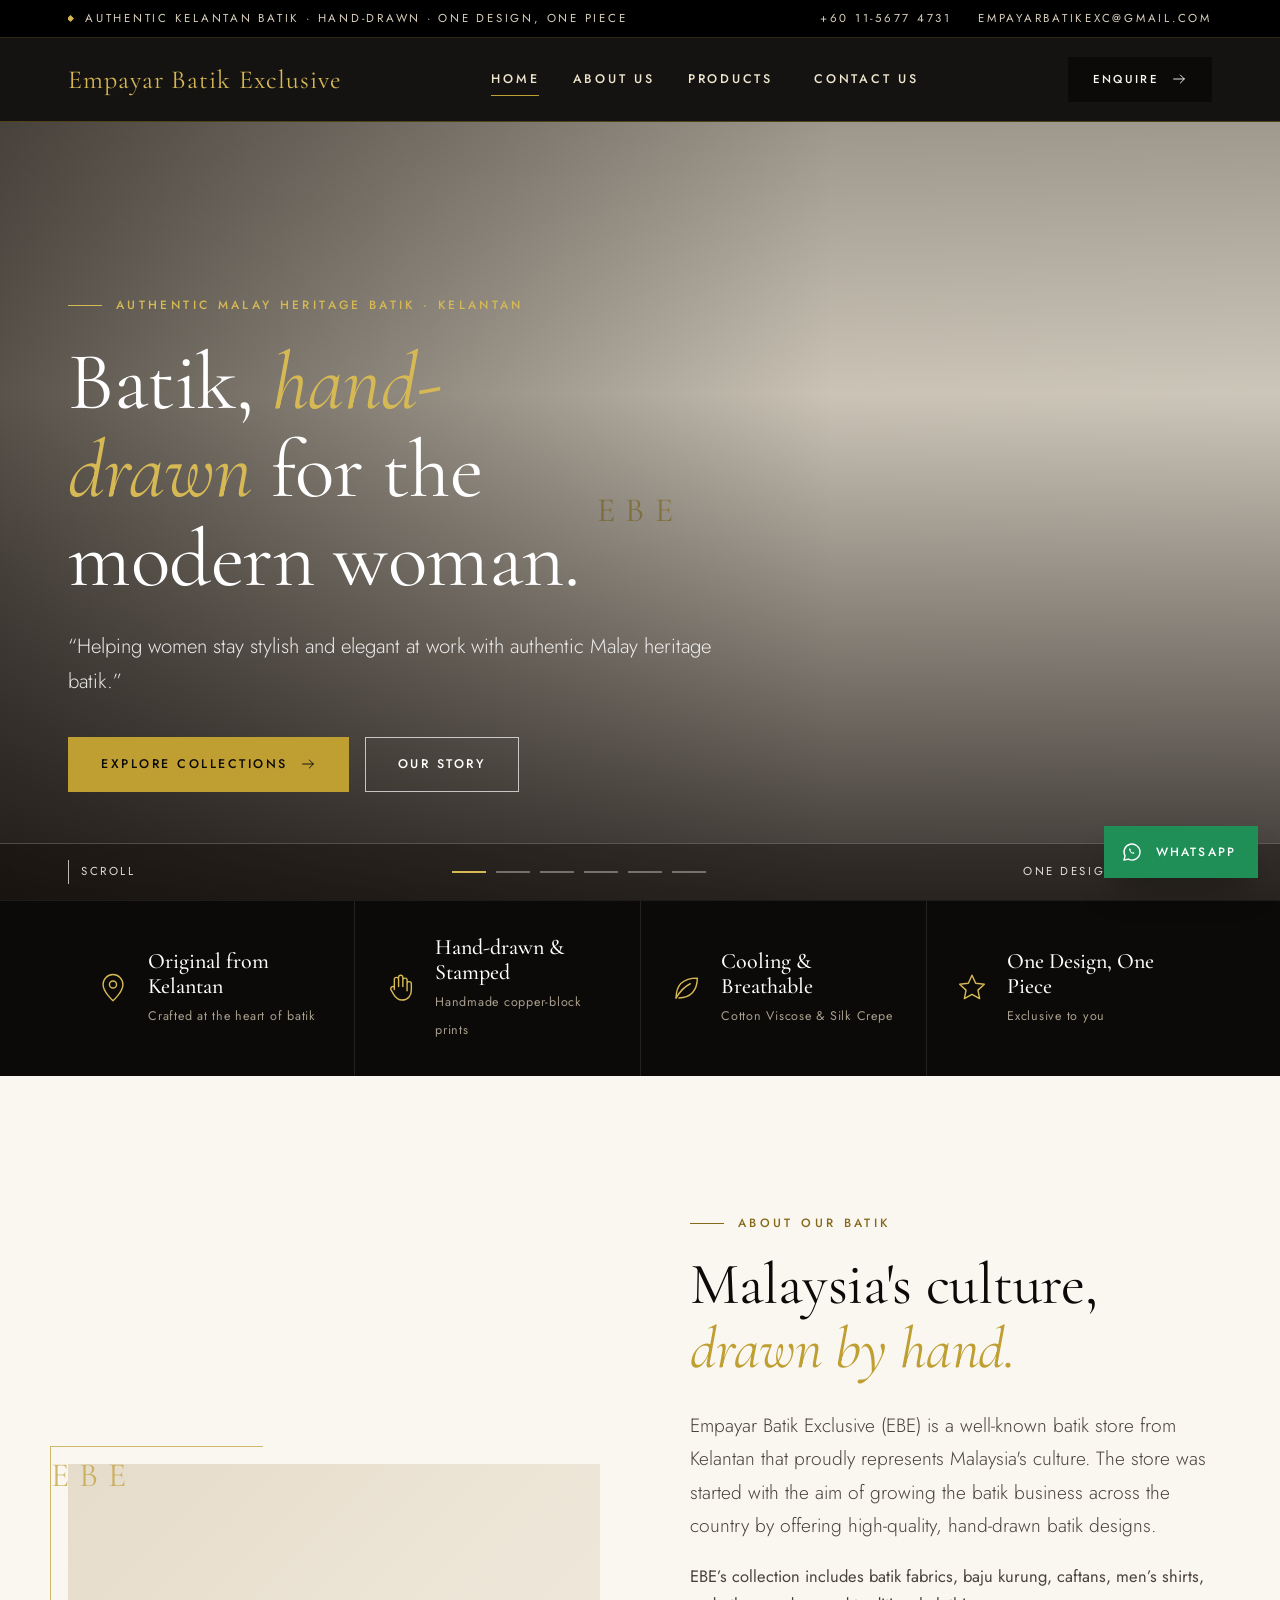
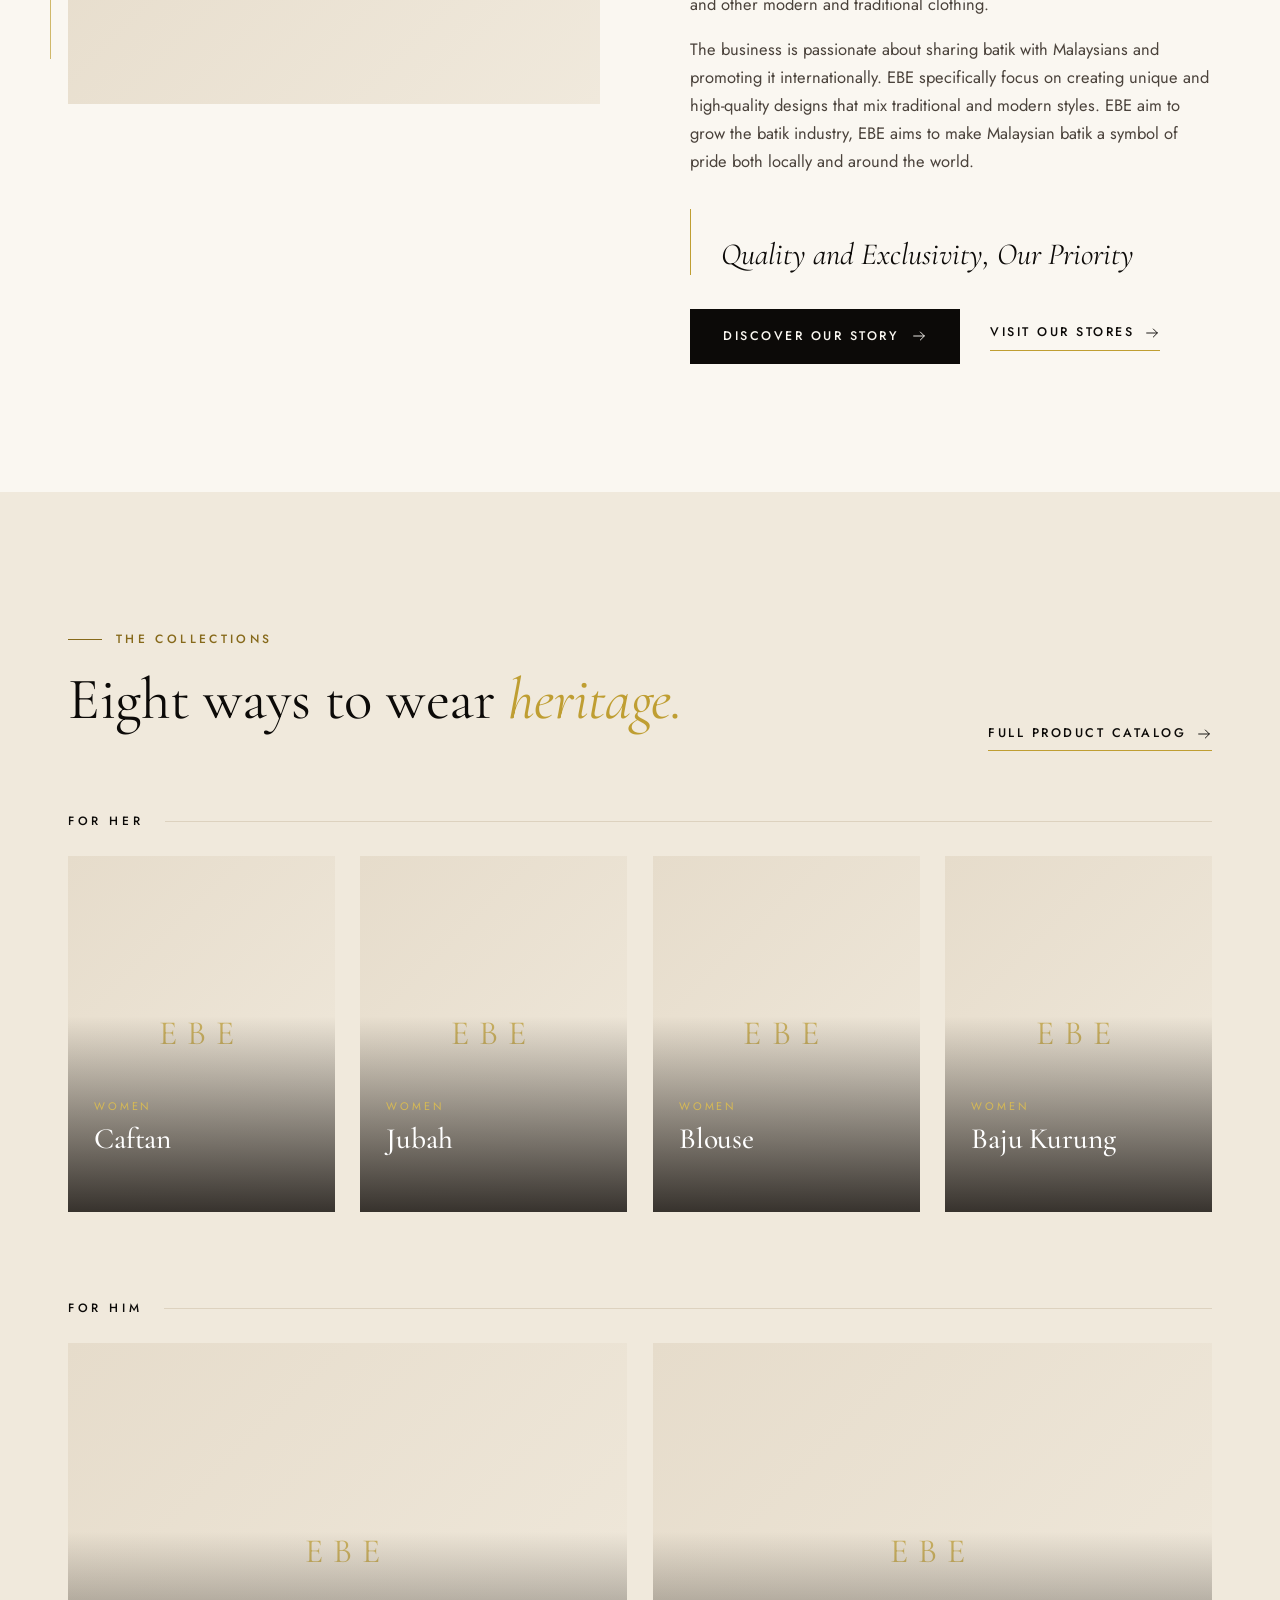
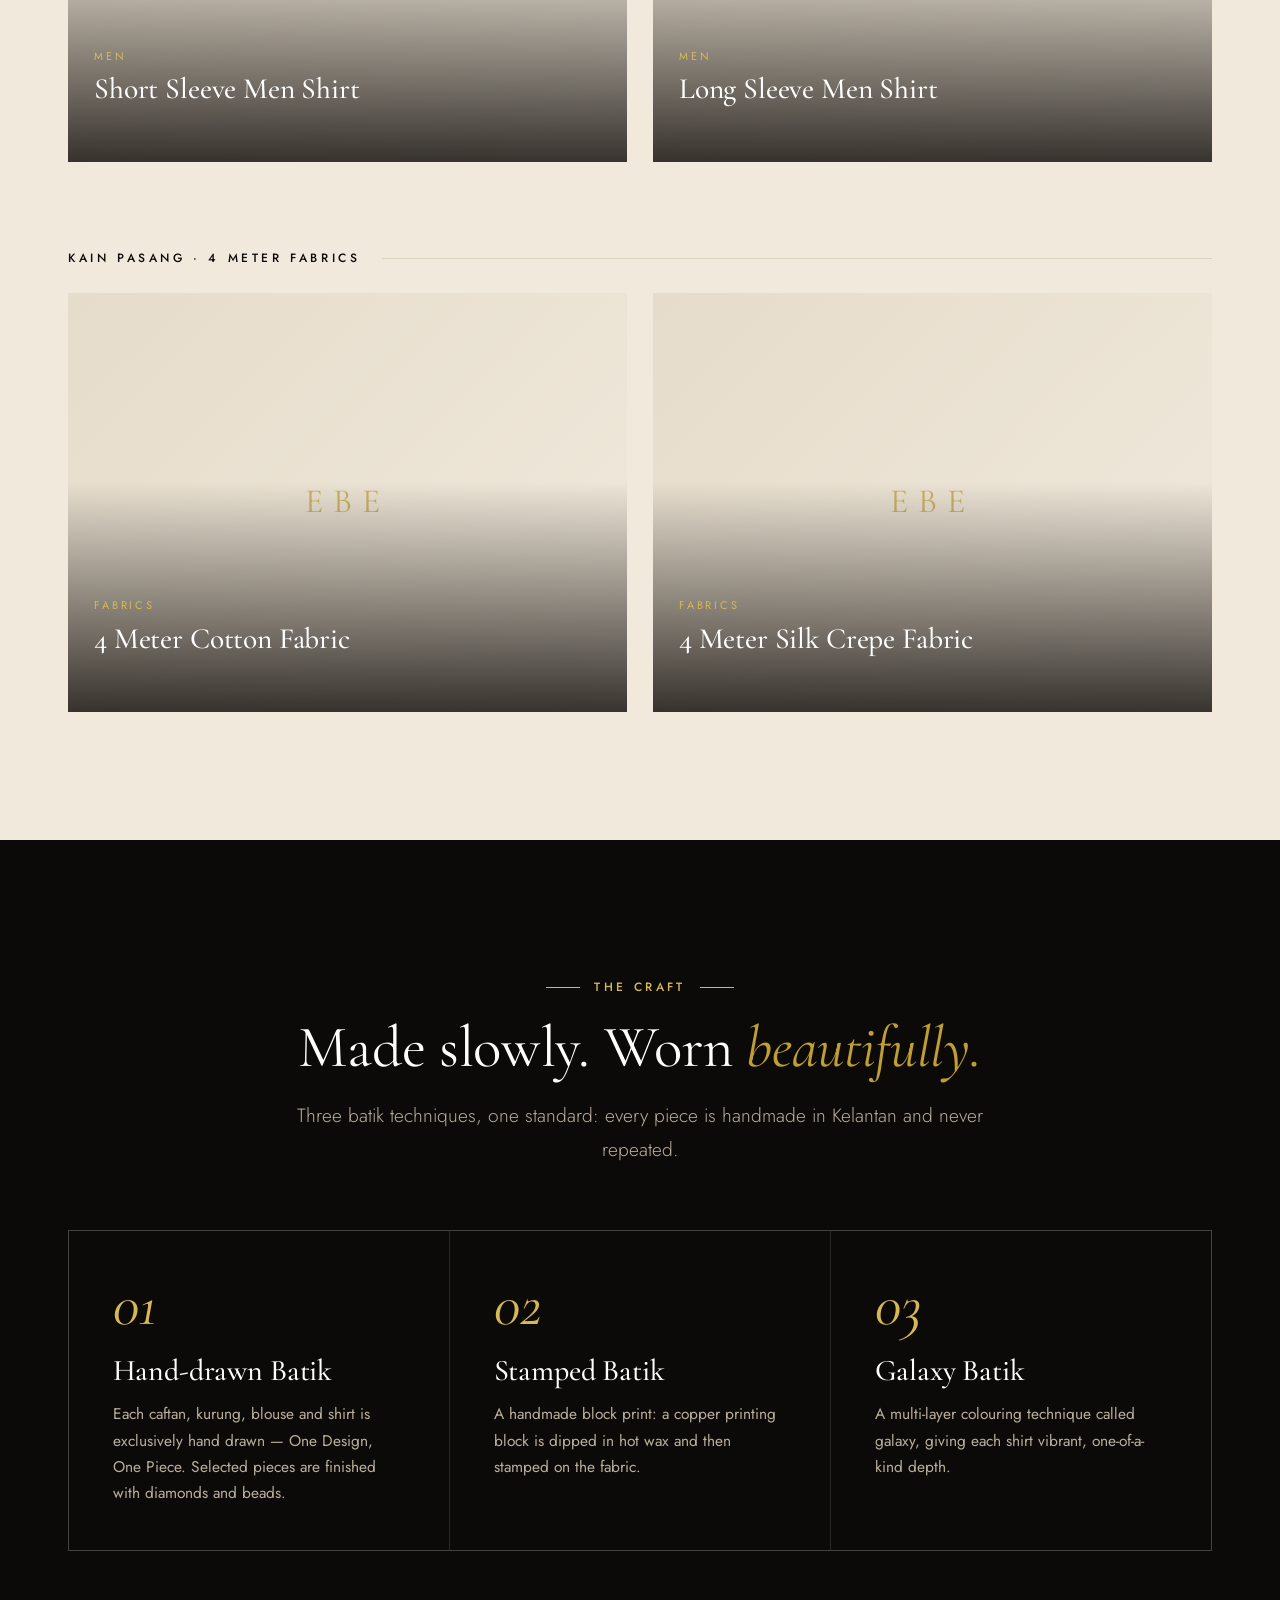
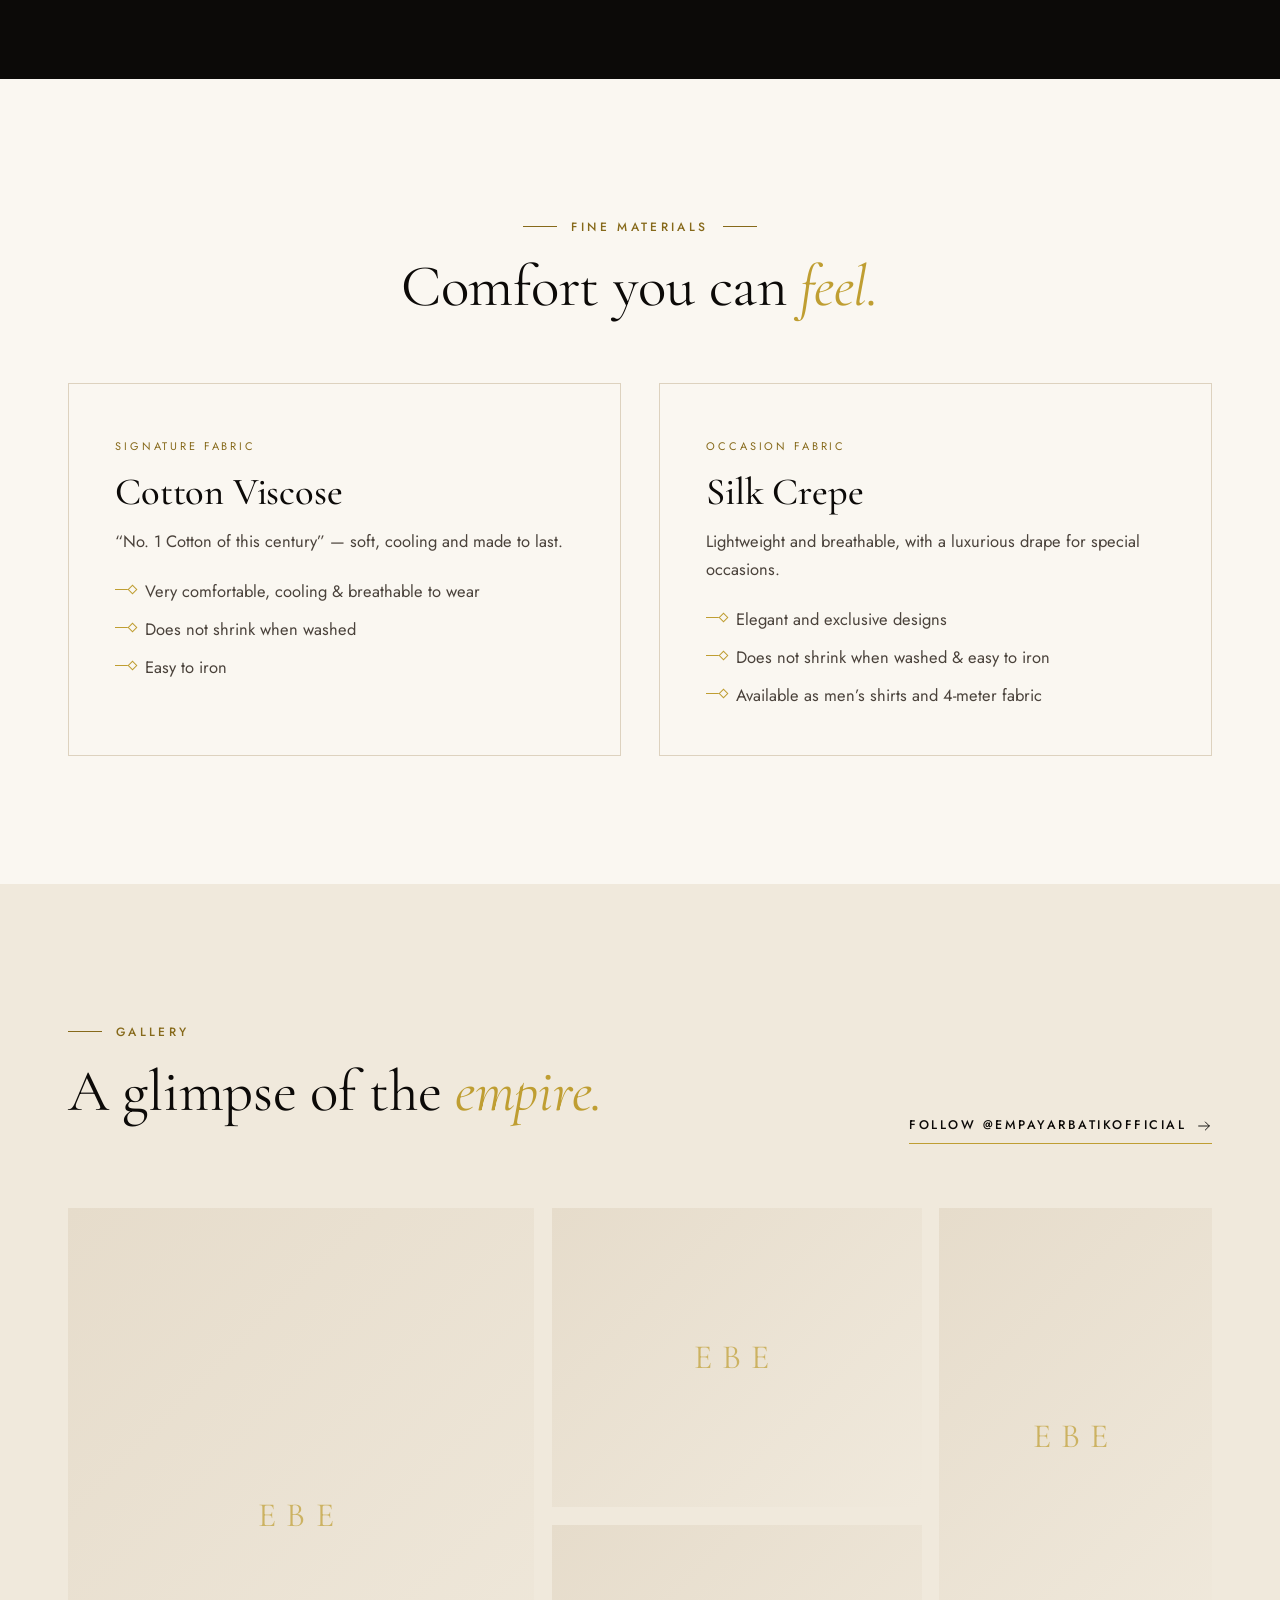
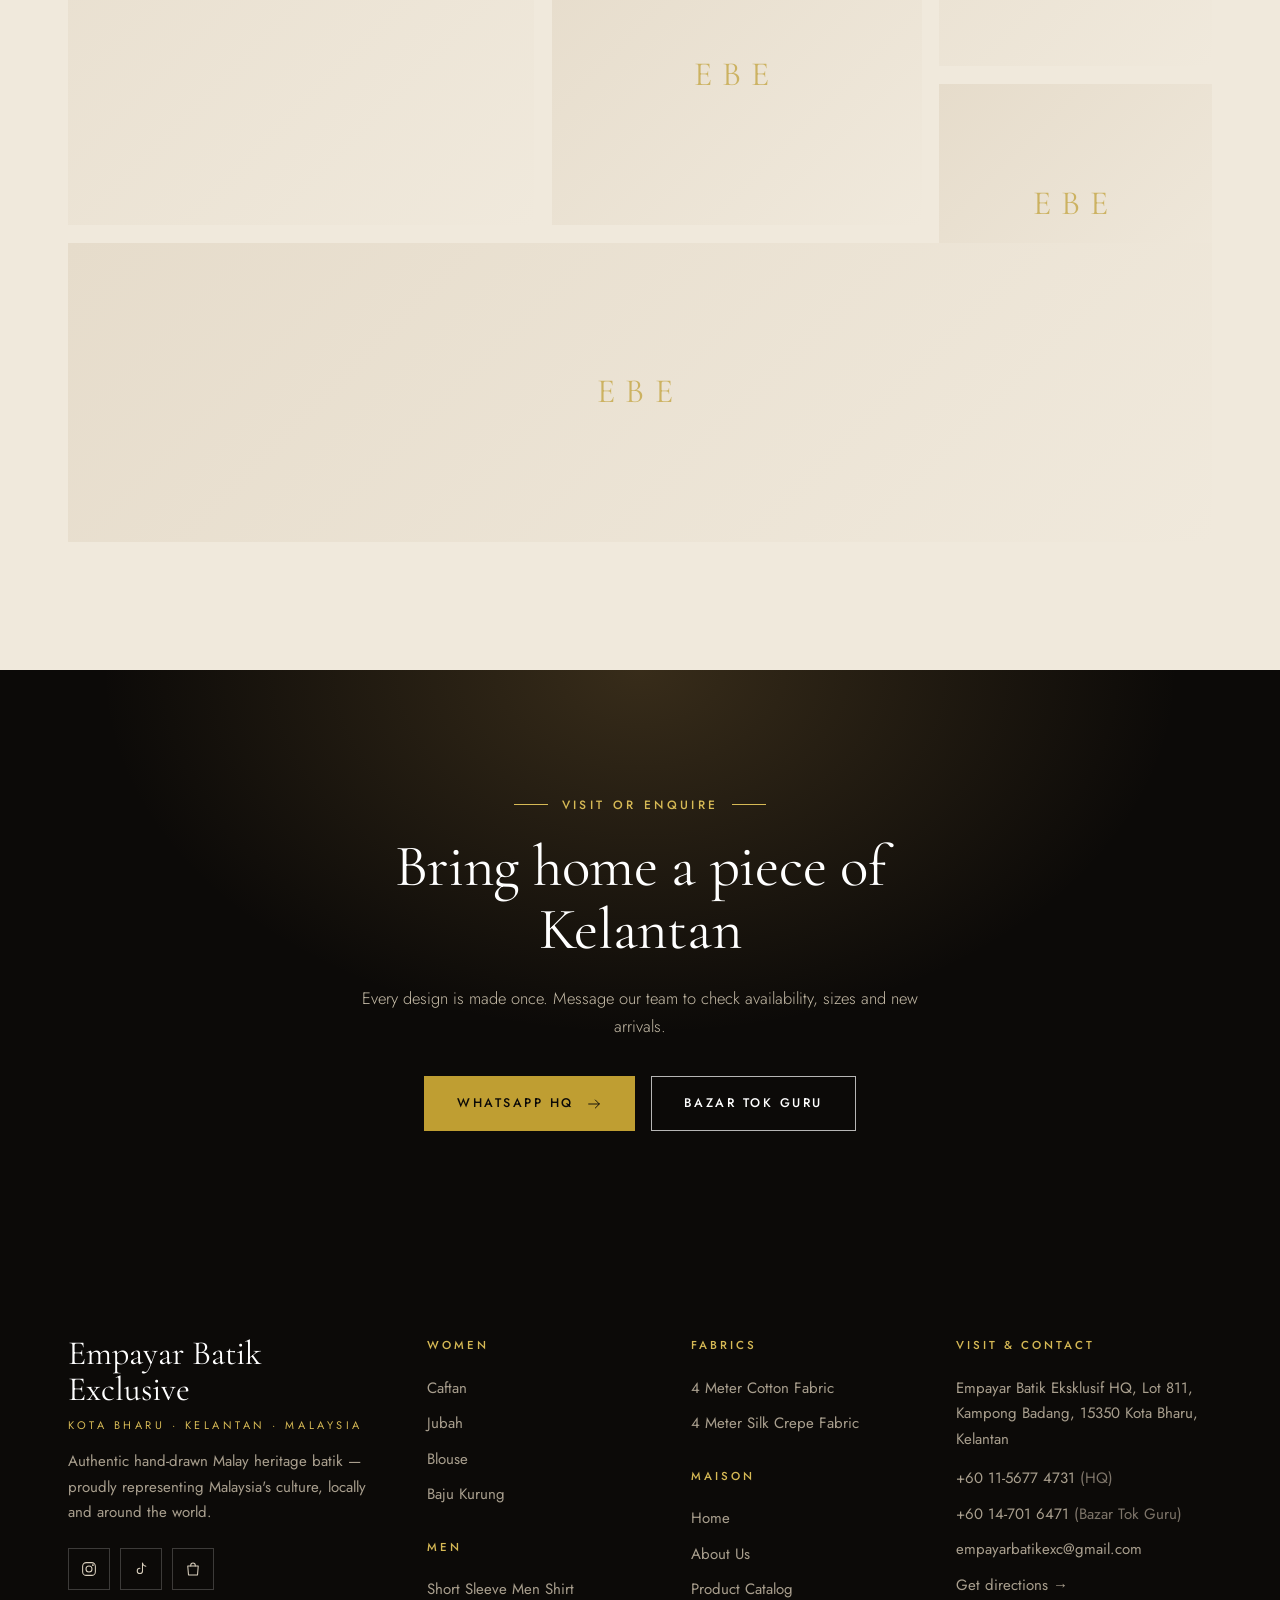
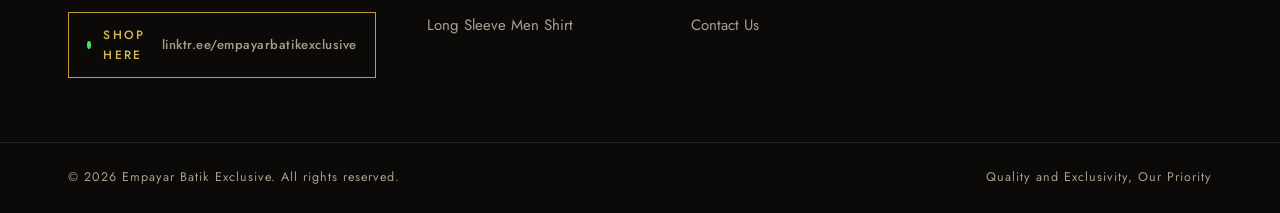
==== commit b69c1dbd: "Brand fidelity: black/gold palette, real logo files, videos, contact background, Linktree - Use orig" ====
--- a/index.html
+++ b/index.html
@@ -7,7 +7,8 @@
 <meta name="description" content="Empayar Batik Exclusive — a leading batik store from Kelantan offering exclusive hand-drawn batik, baju kurung, caftans, men&#x27;s shirts and fabrics. Proudly promoting Malaysia&#x27;s heritage globally.">
 <meta name="theme-color" content="#15110e">
 <link rel="canonical" href="https://empayarbatikeksklusif.my/">
-<link rel="icon" href="https://empayarbatikeksklusif.my/logo-ebe/header%20photo.png">
+<link rel="icon" href="https://empayarbatikeksklusif.my/logo-ebe/iconebe.PNG">
+<link rel="apple-touch-icon" href="https://empayarbatikeksklusif.my/logo-ebe/iconebe.PNG">
 <meta property="og:type" content="website">
 <meta property="og:site_name" content="Empayar Batik Exclusive">
 <meta property="og:title" content="Empayar Batik Exclusive">
@@ -42,7 +43,8 @@
 </div></div>
 <header class="header"><div class="wrap">
   <a class="brand" href="index.html" aria-label="Empayar Batik Exclusive — home">
-    <img src="https://empayarbatikeksklusif.my/logo-ebe/header%20photo.png" alt="Empayar Batik Exclusive logo" height="56" data-fb>
+    <img class="b-icon" src="https://empayarbatikeksklusif.my/logo-ebe/iconebe.PNG" alt="" height="52">
+    <img class="b-word" src="https://empayarbatikeksklusif.my/logo-ebe/wordebe.PNG" alt="Empayar Batik Exclusive" height="30">
     <span class="wordmark">Empayar Batik Exclusive</span>
   </a>
   <nav aria-label="Primary"><ul class="nav"><li class="active"><a href="index.html" aria-current="page">Home</a></li><li><a href="profile.html">About Us</a></li><li><a href="products.html">Products<svg viewBox="0 0 24 24" fill="none" stroke="currentColor" stroke-width="1.4" stroke-linecap="round" stroke-linejoin="round" aria-hidden="true" ><path d="M6 9l6 6 6-6"/></svg></a><div class="mega"><div><h4>Women</h4><a href="kaftan.html">Caftan</a><a href="jubah.html">Jubah</a><a href="blouse.html">Blouse</a><a href="baju-kurung.html">Baju Kurung</a></div><div><h4>Men</h4><a href="short-sleeve-shirt.html">Short Sleeve Men Shirt</a><a href="long-sleeve-shirt.html">Long Sleeve Men Shirt</a></div><div><h4>Fabrics</h4><a href="kain-pasang-cotton.html">4 Meter Cotton Fabric</a><a href="kain-pasang-crepe.html">4 Meter Silk Crepe Fabric</a></div><div class="mega-foot"><span>One Design, One Piece — every item hand-drawn in Kelantan.</span><a class="link-arrow" href="products.html" style="padding:0 0 4px;font-size:11px">View all <svg viewBox="0 0 24 24" fill="none" stroke="currentColor" stroke-width="1.4" stroke-linecap="round" stroke-linejoin="round" aria-hidden="true" ><path d="M4 12h16M14 6l6 6-6 6"/></svg></a></div></div></li><li><a href="contact.html">Contact Us</a></li></ul></nav>
@@ -186,6 +188,7 @@
 <footer class="footer">
   <div class="wrap footer-top">
     <div>
+      <div class="f-banner"><img src="https://empayarbatikeksklusif.my/logo-ebe/header%20photo.png" alt="Empayar Batik Exclusive" loading="lazy" data-fb></div>
       <div class="wm">Empayar Batik<br>Exclusive<small>Kota Bharu · Kelantan · Malaysia</small></div>
       <p>Authentic hand-drawn Malay heritage batik — proudly representing Malaysia's culture, locally and around the world.</p>
       <div class="soc">
@@ -193,6 +196,7 @@
         <a href="https://www.tiktok.com/@empayarbatikexclusive" target="_blank" rel="noopener" aria-label="TikTok @empayarbatikexclusive"><svg viewBox="0 0 24 24" fill="none" stroke="currentColor" stroke-width="1.4" stroke-linecap="round" stroke-linejoin="round" aria-hidden="true" ><path d="M14 4v10.500a3.500 3.500 0 1 1-3.500-3.500M14 4c.4 2.500 2 4 4.500 4.200"/></svg></a>
         <a href="https://shopee.com/empayarbatikexclusive" target="_blank" rel="noopener" aria-label="Shopee @empayarbatikexclusive"><svg viewBox="0 0 24 24" fill="none" stroke="currentColor" stroke-width="1.4" stroke-linecap="round" stroke-linejoin="round" aria-hidden="true" ><path d="M5 8h14l-1 12H6L5 8z"/><path d="M9 8V7a3 3 0 0 1 6 0v1"/></svg></a>
       </div>
+      <a class="shop-here" href="https://linktr.ee/empayarbatikexclusive" target="_blank" rel="noopener"><i></i>Shop here <span>linktr.ee/empayarbatikexclusive</span></a>
     </div>
     <div>
       <h5>Women</h5><ul><li><a href="kaftan.html">Caftan</a></li><li><a href="jubah.html">Jubah</a></li><li><a href="blouse.html">Blouse</a></li><li><a href="baju-kurung.html">Baju Kurung</a></li></ul>
--- a/assets/css/main.css
+++ b/assets/css/main.css
@@ -4,17 +4,17 @@
    ========================================================================== */
 
 :root {
-  --ink: #15110e;
-  --ink-2: #211b16;
+  --ink: #0c0a08;
+  --ink-2: #1a1610;
   --ink-soft: #4a423b;
   --muted: #7d7469;
   --ivory: #faf7f1;
   --sand: #f0e9dc;
   --sand-2: #e6dccb;
   --line: #ddd2bf;
-  --gold: #a98548;
-  --gold-2: #c9a566;
-  --gold-deep: #86672f;
+  --gold: #bf9e32;
+  --gold-2: #d6b955;
+  --gold-deep: #86691a;
   --wa: #1f8f57;
 
   --serif: "Cormorant Garamond", "Cormorant", Georgia, "Times New Roman", serif;
@@ -47,7 +47,7 @@
 p { margin: 0 0 1em; }
 button { font: inherit; cursor: pointer; }
 :focus-visible { outline: 2px solid var(--gold); outline-offset: 3px; }
-::selection { background: var(--gold-2); color: var(--ink); }
+::selection { background: var(--gold); color: #0c0a08; }
 
 .wrap { width: 100%; max-width: var(--wrap); margin-inline: auto; padding-inline: var(--gutter); }
 .sr-only { position: absolute; width: 1px; height: 1px; overflow: hidden; clip: rect(0 0 0 0); white-space: nowrap; }
@@ -80,8 +80,8 @@
 .btn:hover { background: transparent; color: var(--ink); }
 .btn svg { width: 16px; height: 16px; transition: transform .35s var(--ease); }
 .btn:hover svg { transform: translateX(4px); }
-.btn--gold { background: var(--gold); border-color: var(--gold); color: #fff; }
-.btn--gold:hover { background: transparent; color: var(--gold-deep); }
+.btn--gold { background: var(--gold); border-color: var(--gold); color: #0c0a08; }
+.btn--gold:hover { background: transparent; color: var(--gold-2); }
 .btn--ghost { background: transparent; color: var(--ink); }
 .btn--ghost:hover { background: var(--ink); color: var(--ivory); }
 .btn--light { background: transparent; border-color: rgba(255,255,255,.7); color: #fff; }
@@ -97,7 +97,7 @@
 .link-arrow:hover svg { transform: translateX(5px); }
 
 /* ---------- Top bar & header ---------- */
-.topbar { background: var(--ink); color: #d9cfbd; font-size: 11.5px; letter-spacing: .24em; text-transform: uppercase; height: var(--topbar-h); }
+.topbar { background: #000; border-bottom: 1px solid rgba(191,158,50,.25); color: #d9cfbd; font-size: 11.5px; letter-spacing: .24em; text-transform: uppercase; height: var(--topbar-h); }
 .topbar .wrap { height: 100%; display: flex; align-items: center; justify-content: space-between; gap: 20px; }
 .topbar a:hover { color: var(--gold-2); }
 .topbar .tb-msg { display: flex; align-items: center; gap: 12px; white-space: nowrap; overflow: hidden; }
@@ -106,62 +106,66 @@
 
 .header {
   position: sticky; top: 0; z-index: 100; height: var(--header-h);
-  background: rgba(250, 247, 241, .94);
+  background: rgba(12, 10, 8, .96);
   -webkit-backdrop-filter: saturate(160%) blur(14px); backdrop-filter: saturate(160%) blur(14px);
-  border-bottom: 1px solid transparent; transition: border-color .3s, box-shadow .3s, height .3s;
-}
-.header.scrolled { border-bottom-color: var(--line); box-shadow: 0 10px 30px -22px rgba(20,15,10,.35); }
+  border-bottom: 1px solid rgba(191,158,50,.35); transition: border-color .3s, box-shadow .3s, height .3s;
+}
+.header.scrolled { border-bottom-color: var(--gold); box-shadow: 0 14px 34px -20px rgba(0,0,0,.7); }
 .header .wrap { height: 100%; display: flex; align-items: center; justify-content: space-between; gap: 24px; }
 .brand { display: flex; align-items: center; gap: 14px; flex: none; }
-.brand img { height: 56px; width: auto; max-width: 190px; object-fit: contain; }
-.brand .wordmark { display: none; font-family: var(--serif); font-size: 26px; color: var(--ink); letter-spacing: .02em; line-height: 1; }
-.brand.no-logo .wordmark { display: block; }
-.brand.no-logo img { display: none; }
+.brand img { width: auto; object-fit: contain; }
+.brand .b-icon { height: 52px; max-width: 70px; }
+.brand .b-word { height: 30px; max-width: 220px; }
+.brand .wordmark { display: none; font-family: var(--serif); font-size: 26px; color: var(--gold-2); letter-spacing: .04em; line-height: 1; }
+.brand.no-word .wordmark { display: block; }
+.brand.no-word .b-word { display: none; }
 
 .nav { display: flex; align-items: center; gap: clamp(20px, 2.6vw, 42px); }
 .nav > li { position: relative; }
 .nav > li > a {
   display: inline-flex; align-items: center; gap: 8px; padding: 30px 0;
-  font-size: 12.5px; font-weight: 500; letter-spacing: .22em; text-transform: uppercase; color: var(--ink);
+  font-size: 12.5px; font-weight: 500; letter-spacing: .22em; text-transform: uppercase; color: #efe6d0;
   position: relative;
 }
 .nav > li > a::after {
   content: ""; position: absolute; left: 0; right: 100%; bottom: 24px; height: 1px; background: var(--gold);
   transition: right .4s var(--ease);
 }
+.nav > li > a:hover { color: var(--gold-2); }
 .nav > li:hover > a::after, .nav > li > a[aria-current="page"]::after, .nav > li.active > a::after { right: 0; }
 .nav .caret { width: 9px; height: 9px; transition: transform .3s; }
 .nav > li:hover .caret { transform: rotate(180deg); }
 
 .mega {
   position: absolute; top: 100%; left: 50%; transform: translate(-50%, 12px);
-  width: min(760px, 92vw); background: var(--ivory); border: 1px solid var(--line);
-  box-shadow: 0 40px 70px -30px rgba(20,15,10,.35); padding: 34px 38px;
+  width: min(760px, 92vw); background: #14110d; border: 1px solid rgba(191,158,50,.4); border-top: 2px solid var(--gold);
+  box-shadow: 0 40px 70px -30px rgba(0,0,0,.8); padding: 34px 38px;
   display: grid; grid-template-columns: repeat(3, 1fr); gap: 34px;
   opacity: 0; visibility: hidden; transition: opacity .3s var(--ease), transform .3s var(--ease), visibility .3s;
 }
 .nav > li:hover .mega, .nav > li:focus-within .mega { opacity: 1; visibility: visible; transform: translate(-50%, 0); }
-.mega h4 { font-family: var(--sans); font-size: 11px; font-weight: 500; letter-spacing: .26em; text-transform: uppercase; color: var(--gold-deep); margin-bottom: 14px; padding-bottom: 12px; border-bottom: 1px solid var(--line); }
-.mega a { display: block; padding: 6px 0; font-family: var(--serif); font-size: 21px; color: var(--ink); transition: color .25s, padding .25s var(--ease); }
-.mega a:hover { color: var(--gold-deep); padding-left: 8px; }
-.mega-foot { grid-column: 1 / -1; margin-top: 4px; padding-top: 18px; border-top: 1px solid var(--line); display: flex; justify-content: space-between; align-items: center; font-size: 13px; color: var(--muted); }
+.mega h4 { font-family: var(--sans); font-size: 11px; font-weight: 500; letter-spacing: .26em; text-transform: uppercase; color: var(--gold-2); margin-bottom: 14px; padding-bottom: 12px; border-bottom: 1px solid rgba(255,255,255,.14); }
+.mega a { display: block; padding: 6px 0; font-family: var(--serif); font-size: 21px; color: #efe6d0; transition: color .25s, padding .25s var(--ease); }
+.mega a:hover { color: var(--gold-2); padding-left: 8px; }
+.mega-foot { grid-column: 1 / -1; margin-top: 4px; padding-top: 18px; border-top: 1px solid rgba(255,255,255,.14); display: flex; justify-content: space-between; align-items: center; font-size: 13px; color: #9b9080; }
+.mega-foot .link-arrow { color: var(--gold-2); }
 
 .header .cta { padding: 12px 24px; font-size: 11.5px; }
-.burger { display: none; width: 46px; height: 46px; background: none; border: 1px solid var(--line); align-items: center; justify-content: center; flex-direction: column; gap: 6px; }
-.burger span { width: 20px; height: 1px; background: var(--ink); transition: transform .3s, opacity .3s; }
+.burger { display: none; width: 46px; height: 46px; background: none; border: 1px solid rgba(191,158,50,.5); align-items: center; justify-content: center; flex-direction: column; gap: 6px; }
+.burger span { width: 20px; height: 1px; background: var(--gold-2); transition: transform .3s, opacity .3s; }
 .burger[aria-expanded="true"] span:nth-child(1) { transform: translateY(7px) rotate(45deg); }
 .burger[aria-expanded="true"] span:nth-child(2) { opacity: 0; }
 .burger[aria-expanded="true"] span:nth-child(3) { transform: translateY(-7px) rotate(-45deg); }
 
 /* Mobile drawer */
 .drawer {
-  position: fixed; inset: 0; z-index: 99; background: var(--ivory); padding: calc(var(--header-h) + var(--topbar-h) + 20px) var(--gutter) 40px;
+  position: fixed; inset: 0; z-index: 99; background: #0c0a08; padding: calc(var(--header-h) + var(--topbar-h) + 20px) var(--gutter) 40px;
   overflow-y: auto; transform: translateY(-100%); visibility: hidden; transition: transform .5s var(--ease), visibility .5s;
 }
 .drawer.open { transform: none; visibility: visible; }
-.drawer a.d-main { display: block; font-family: var(--serif); font-size: 34px; color: var(--ink); padding: 10px 0; border-bottom: 1px solid var(--line); }
-.drawer h5 { font-family: var(--sans); font-size: 11px; font-weight: 500; letter-spacing: .26em; text-transform: uppercase; color: var(--gold-deep); margin: 26px 0 6px; }
-.drawer .d-sub a { display: block; padding: 7px 0; font-size: 17px; color: var(--ink-soft); }
+.drawer a.d-main { display: block; font-family: var(--serif); font-size: 34px; color: #f3ead6; padding: 10px 0; border-bottom: 1px solid rgba(255,255,255,.12); }
+.drawer h5 { font-family: var(--sans); font-size: 11px; font-weight: 500; letter-spacing: .26em; text-transform: uppercase; color: var(--gold-2); margin: 26px 0 6px; }
+.drawer .d-sub a { display: block; padding: 7px 0; font-size: 17px; color: #b9af9d; }
 .drawer .btn { margin-top: 28px; width: 100%; }
 body.menu-open { overflow: hidden; }
 
@@ -503,3 +507,20 @@
   .hero-meta .wrap { font-size: 10.5px; }
   .topbar { font-size: 10px; letter-spacing: .16em; }
 }
+
+/* ---------- Additions: videos, contact hero, footer brand ---------- */
+.vid { margin: 0; background: #000; border: 1px solid var(--line); }
+.vid video { display: block; width: 100%; height: auto; max-height: 78vh; background: #000; }
+.vid-wrap[hidden] { display: none; }
+.page-hero.has-bg::after { content: ""; position: absolute; inset: 0; z-index: -2; background: var(--bg) center / cover no-repeat; opacity: .38; }
+.page-hero.has-bg::before { z-index: -1; background: linear-gradient(90deg, rgba(12,10,8,.92) 20%, rgba(12,10,8,.35)); }
+.f-banner { max-width: 300px; margin-bottom: 22px; background: #000; }
+.f-banner img { width: 100%; }
+.f-banner.is-broken { display: none !important; }
+.shop-here { display: inline-flex; align-items: center; gap: 12px; margin-top: 22px; padding: 12px 18px; border: 1px solid var(--gold); color: var(--gold-2); font-size: 12px; font-weight: 500; letter-spacing: .2em; text-transform: uppercase; }
+.shop-here span { letter-spacing: .04em; text-transform: none; color: #a99f8e; font-size: 13px; }
+.shop-here i { width: 8px; height: 8px; border-radius: 50%; background: #41e661; box-shadow: 0 0 0 0 rgba(65,230,97,.6); animation: pulse 1.8s infinite; }
+.shop-here:hover { background: var(--gold); color: #0c0a08 !important; }
+.shop-here:hover span { color: #0c0a08; }
+@keyframes pulse { 70% { box-shadow: 0 0 0 9px rgba(65,230,97,0); } 100% { box-shadow: 0 0 0 0 rgba(65,230,97,0); } }
+.hero .eyebrow, .page-hero .eyebrow, .cta-band .eyebrow { color: var(--gold-2); }
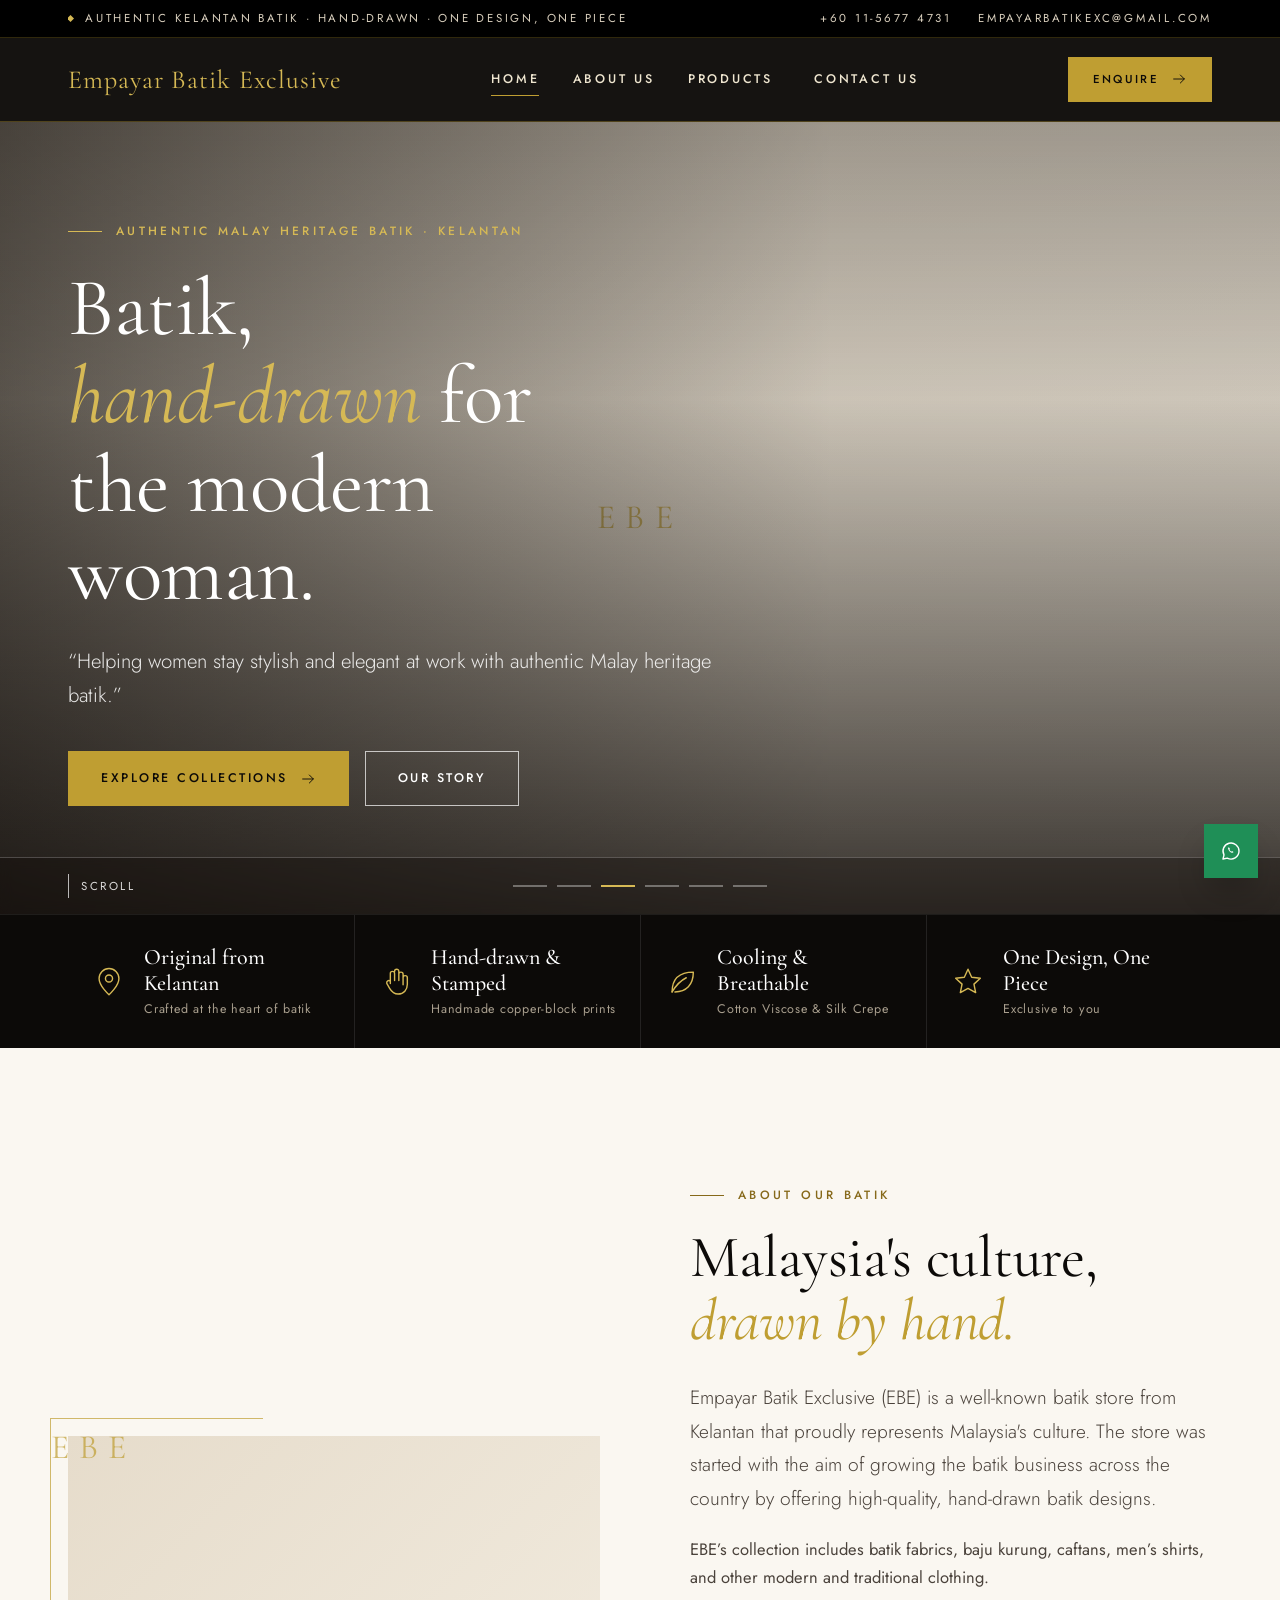
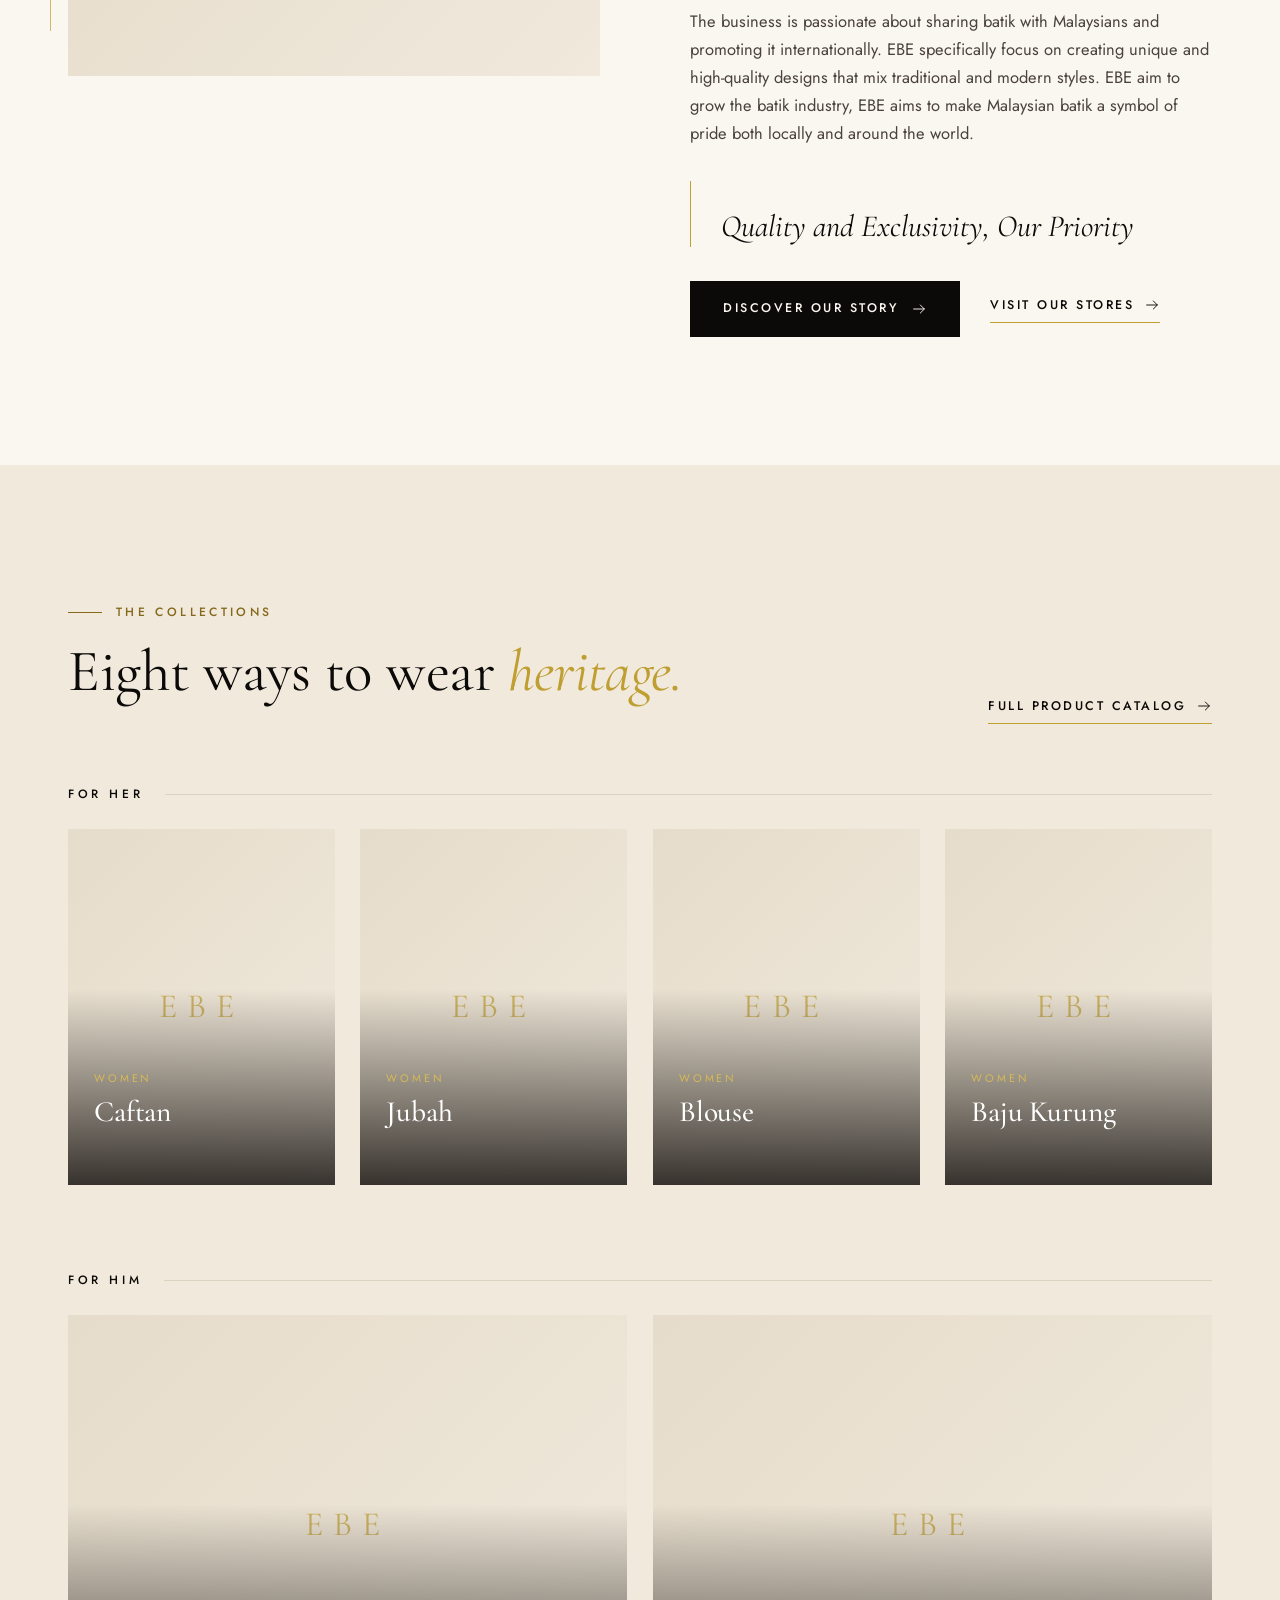
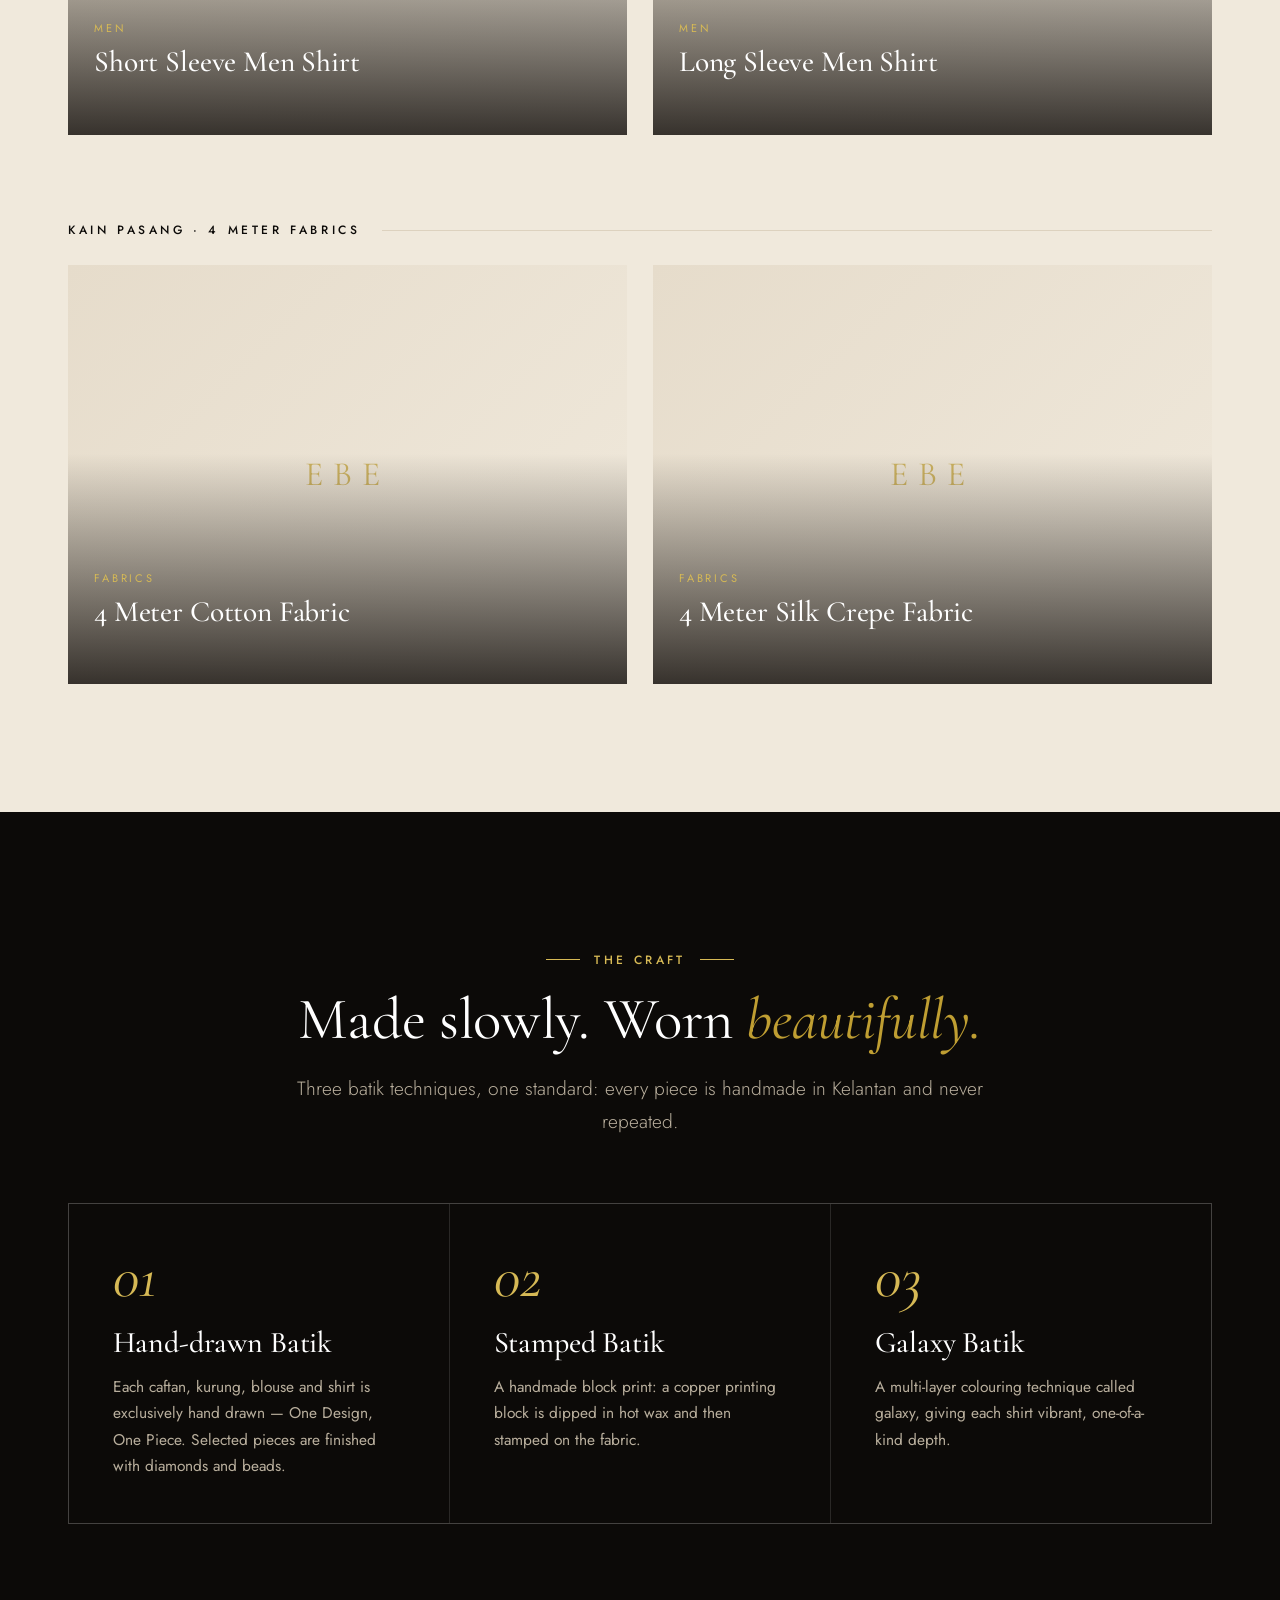
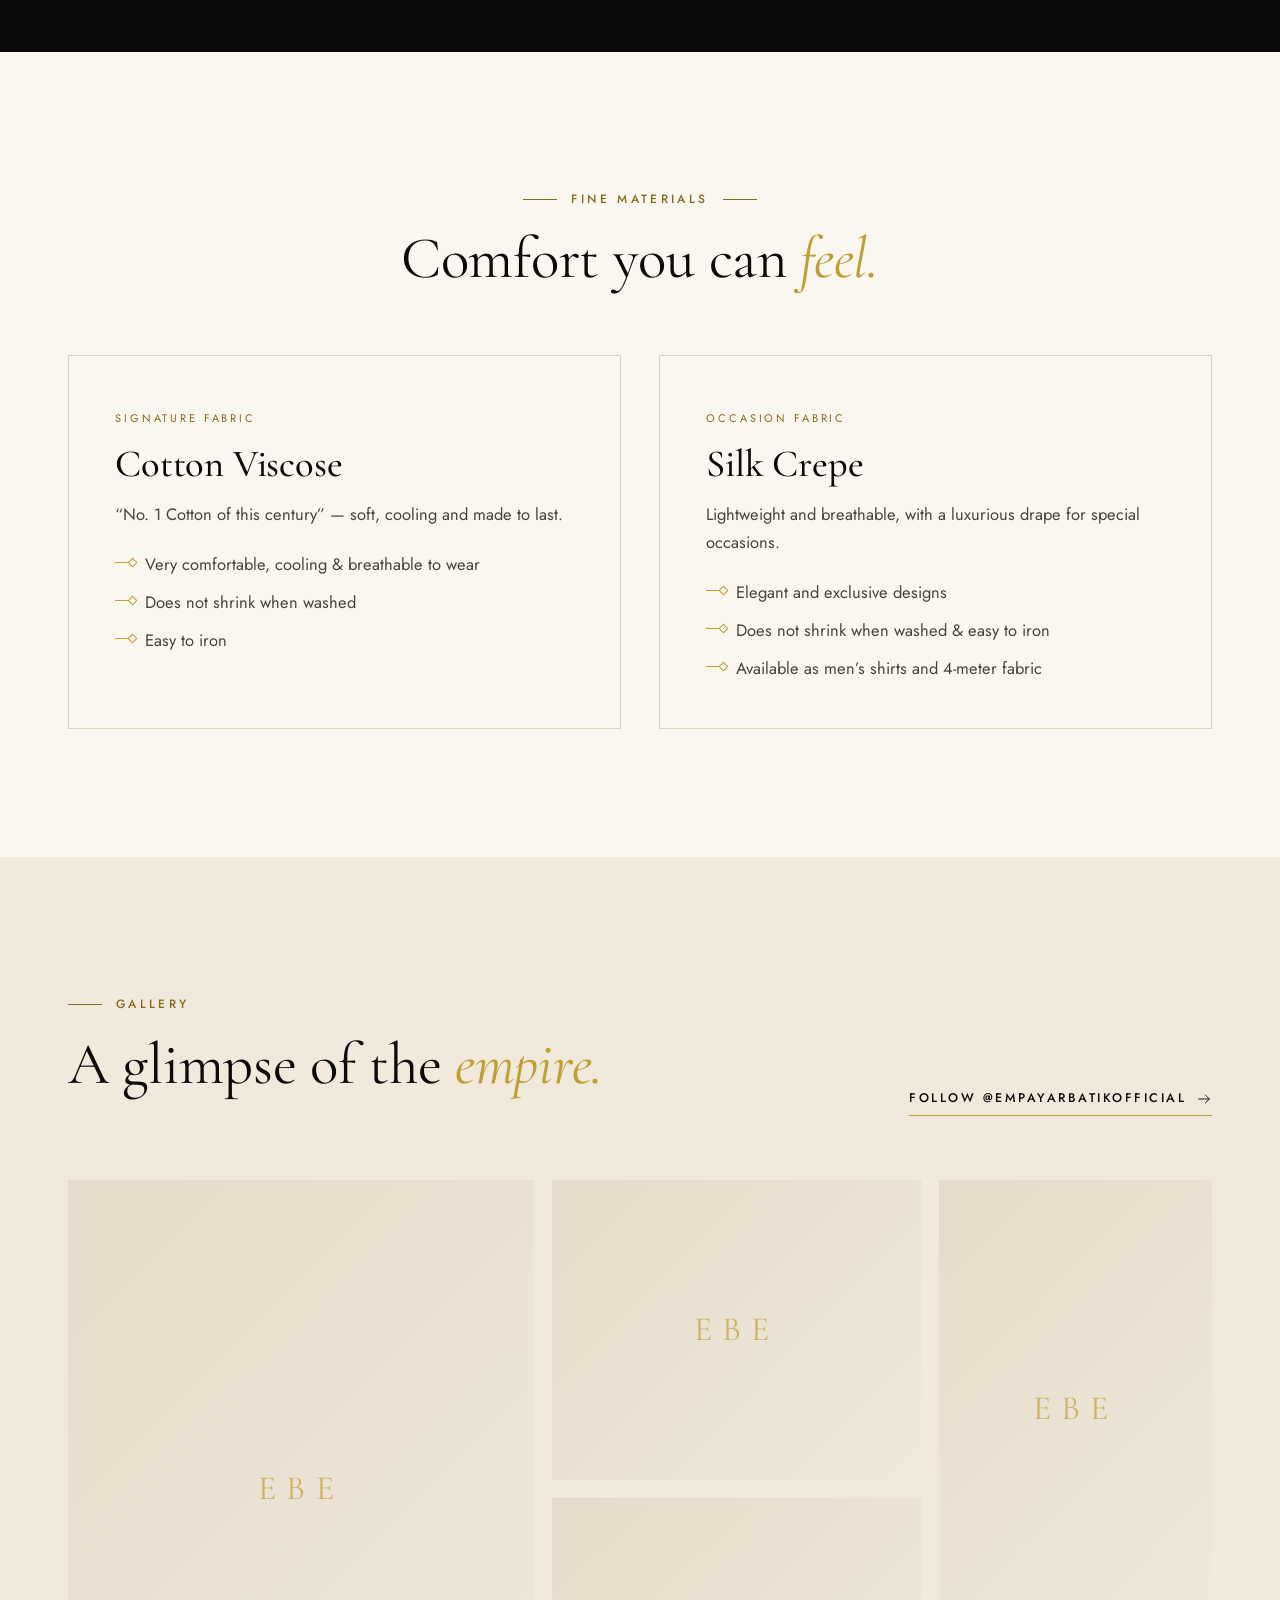
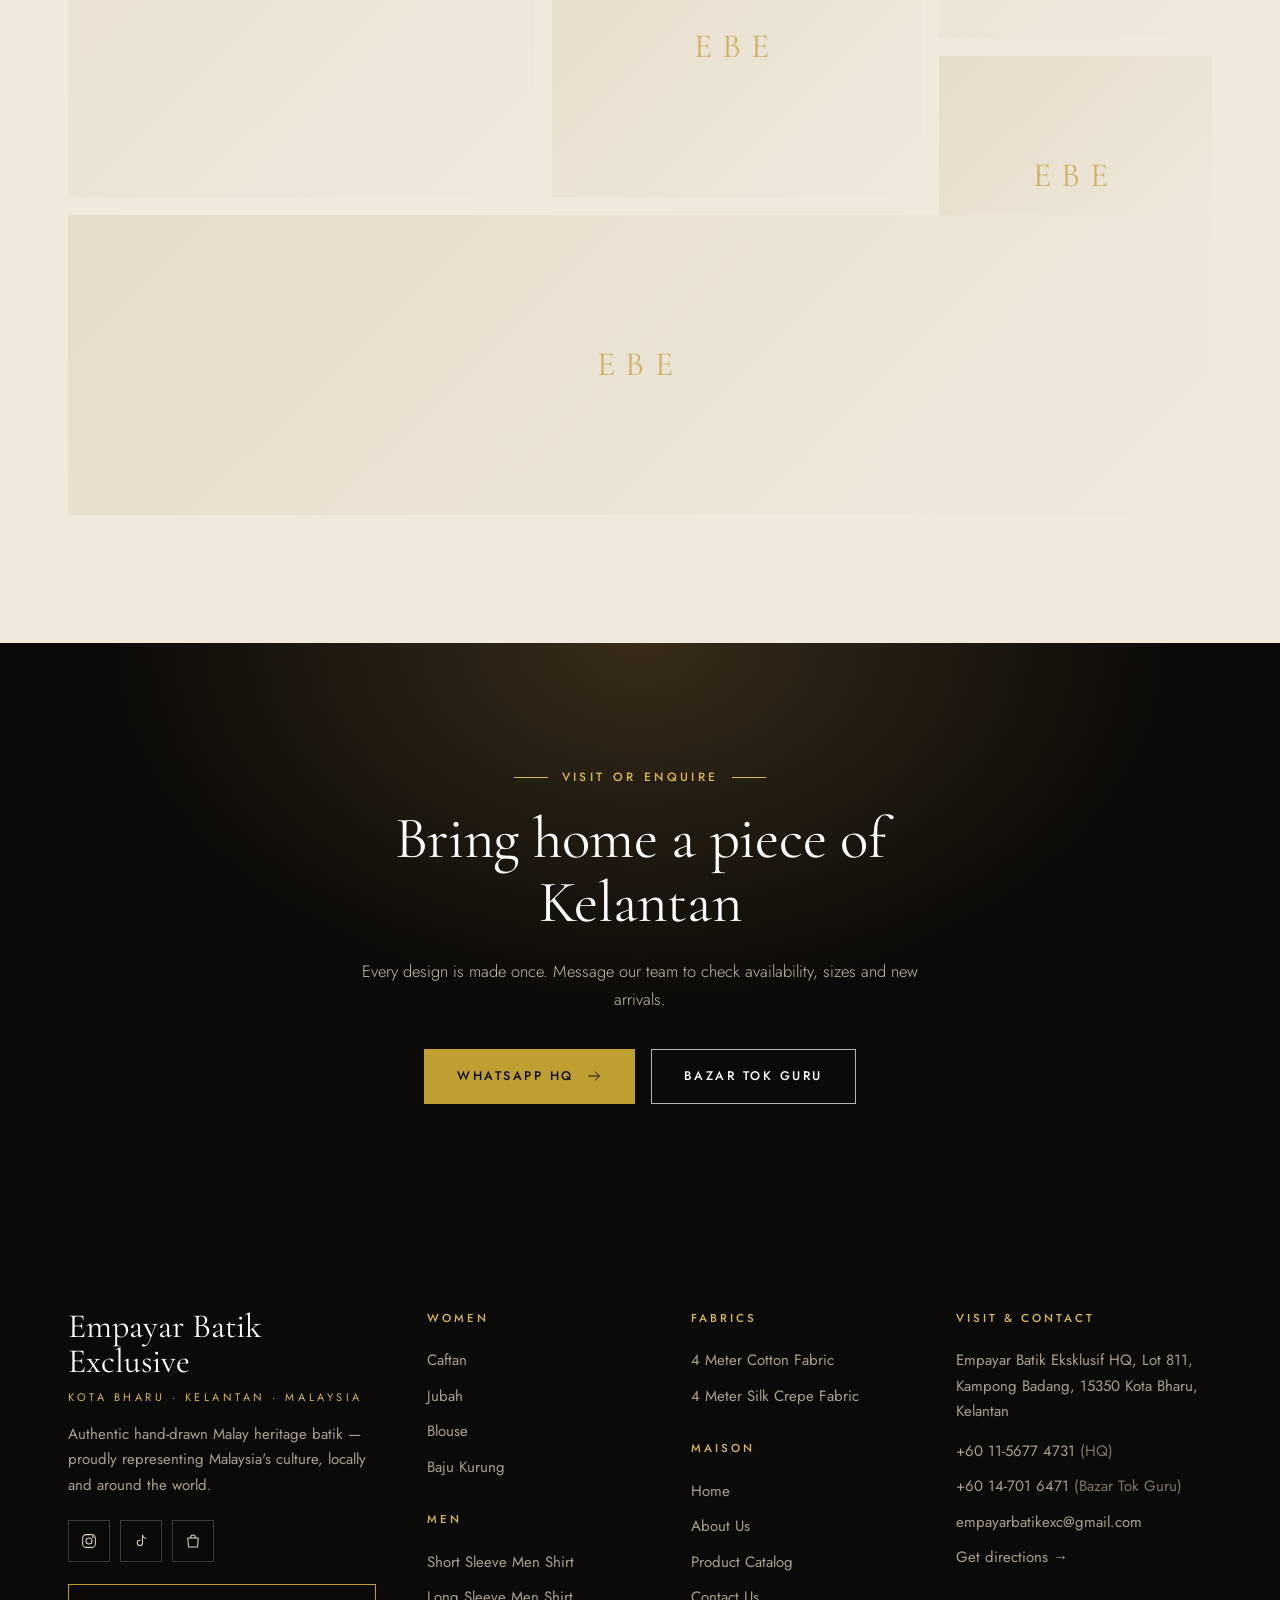
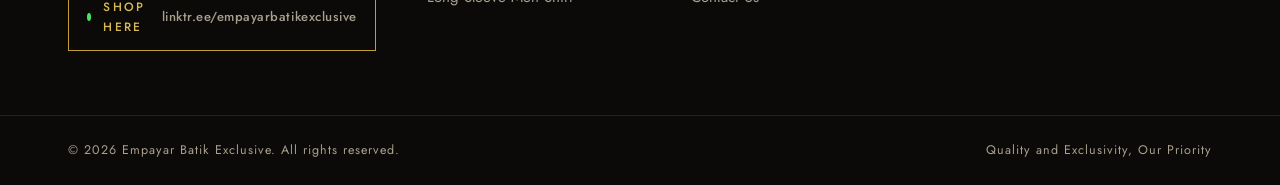
==== commit 6f644cc9: "Polish after visual QA: gallery grid, hero/footer overlaps, header CTA, mobile top bar - Odd-count g" ====
--- a/index.html
+++ b/index.html
@@ -38,7 +38,7 @@
 <a class="skip" href="#main">Skip to content</a>
 <div class="progress" aria-hidden="true"></div>
 <div class="topbar"><div class="wrap">
-  <div class="tb-msg"><i></i><span>Authentic Kelantan Batik · Hand-drawn · One Design, One Piece</span></div>
+  <div class="tb-msg"><i></i><span>Authentic Kelantan Batik · Hand-drawn<span class="tb-more"> · One Design, One Piece</span></span></div>
   <div class="tb-links"><a href="tel:+601156774731">+60 11-5677 4731</a><a href="mailto:empayarbatikexc@gmail.com">empayarbatikexc@gmail.com</a></div>
 </div></div>
 <header class="header"><div class="wrap">
@@ -48,7 +48,7 @@
     <span class="wordmark">Empayar Batik Exclusive</span>
   </a>
   <nav aria-label="Primary"><ul class="nav"><li class="active"><a href="index.html" aria-current="page">Home</a></li><li><a href="profile.html">About Us</a></li><li><a href="products.html">Products<svg viewBox="0 0 24 24" fill="none" stroke="currentColor" stroke-width="1.4" stroke-linecap="round" stroke-linejoin="round" aria-hidden="true" ><path d="M6 9l6 6 6-6"/></svg></a><div class="mega"><div><h4>Women</h4><a href="kaftan.html">Caftan</a><a href="jubah.html">Jubah</a><a href="blouse.html">Blouse</a><a href="baju-kurung.html">Baju Kurung</a></div><div><h4>Men</h4><a href="short-sleeve-shirt.html">Short Sleeve Men Shirt</a><a href="long-sleeve-shirt.html">Long Sleeve Men Shirt</a></div><div><h4>Fabrics</h4><a href="kain-pasang-cotton.html">4 Meter Cotton Fabric</a><a href="kain-pasang-crepe.html">4 Meter Silk Crepe Fabric</a></div><div class="mega-foot"><span>One Design, One Piece — every item hand-drawn in Kelantan.</span><a class="link-arrow" href="products.html" style="padding:0 0 4px;font-size:11px">View all <svg viewBox="0 0 24 24" fill="none" stroke="currentColor" stroke-width="1.4" stroke-linecap="round" stroke-linejoin="round" aria-hidden="true" ><path d="M4 12h16M14 6l6 6-6 6"/></svg></a></div></div></li><li><a href="contact.html">Contact Us</a></li></ul></nav>
-  <a class="btn cta" href="https://wa.link/kldabl" target="_blank" rel="noopener">Enquire <svg viewBox="0 0 24 24" fill="none" stroke="currentColor" stroke-width="1.4" stroke-linecap="round" stroke-linejoin="round" aria-hidden="true" ><path d="M4 12h16M14 6l6 6-6 6"/></svg></a>
+  <a class="btn btn--gold cta" href="https://wa.link/kldabl" target="_blank" rel="noopener">Enquire <svg viewBox="0 0 24 24" fill="none" stroke="currentColor" stroke-width="1.4" stroke-linecap="round" stroke-linejoin="round" aria-hidden="true" ><path d="M4 12h16M14 6l6 6-6 6"/></svg></a>
   <button class="burger" aria-label="Open menu" aria-expanded="false"><span></span><span></span><span></span></button>
 </div></header>
 <div class="drawer" aria-label="Mobile menu">
@@ -65,7 +65,7 @@
   <div class="hero-slides"><img src="https://empayarbatikeksklusif.my/img%20index/home%201.jpg" alt="Empayar Batik Exclusive — batik collection 1" class="active" fetchpriority="high" data-fb><img src="https://empayarbatikeksklusif.my/img%20index/home%202.jpg" alt="Empayar Batik Exclusive — batik collection 2" loading="lazy" data-fb><img src="https://empayarbatikeksklusif.my/img%20index/home%203.jpg" alt="Empayar Batik Exclusive — batik collection 3" loading="lazy" data-fb><img src="https://empayarbatikeksklusif.my/img%20index/home%204.jpg" alt="Empayar Batik Exclusive — batik collection 4" loading="lazy" data-fb><img src="https://empayarbatikeksklusif.my/img%20index/home%205.jpg" alt="Empayar Batik Exclusive — batik collection 5" loading="lazy" data-fb><img src="https://empayarbatikeksklusif.my/img%20index/home%206.jpg" alt="Empayar Batik Exclusive — batik collection 6" loading="lazy" data-fb></div>
   <div class="hero-inner">
     <span class="eyebrow">Authentic Malay Heritage Batik · Kelantan</span>
-    <h1 class="h-display">Batik, <em>hand-drawn</em> for the modern woman.</h1>
+    <h1 class="h-display">Batik, <em style="white-space:nowrap">hand-drawn</em> for the modern woman.</h1>
     <p>“Helping women stay stylish and elegant at work with authentic Malay heritage batik.”</p>
     <div class="hero-actions">
       <a class="btn btn--gold" href="products.html">Explore Collections <svg viewBox="0 0 24 24" fill="none" stroke="currentColor" stroke-width="1.4" stroke-linecap="round" stroke-linejoin="round" aria-hidden="true" ><path d="M4 12h16M14 6l6 6-6 6"/></svg></a>
@@ -75,7 +75,7 @@
   <div class="hero-meta"><div class="wrap">
     <span class="scroll-cue"><i></i>Scroll</span>
     <div class="hero-dots" role="group" aria-label="Hero images"><button aria-label="Show image 1" class="active"></button><button aria-label="Show image 2"></button><button aria-label="Show image 3"></button><button aria-label="Show image 4"></button><button aria-label="Show image 5"></button><button aria-label="Show image 6"></button></div>
-    <span>One Design · One Piece</span>
+    <span aria-hidden="true"></span>
   </div></div>
 </section>
 
--- a/assets/css/main.css
+++ b/assets/css/main.css
@@ -184,7 +184,7 @@
 .hero p { max-width: 54ch; font-size: clamp(17px, 1.6vw, 21px); font-weight: 300; color: rgba(255,255,255,.88); margin-bottom: 38px; }
 .hero-actions { display: flex; flex-wrap: wrap; gap: 16px; }
 .hero-meta { position: absolute; left: 0; right: 0; bottom: 0; border-top: 1px solid rgba(255,255,255,.22); background: rgba(15,11,8,.35); -webkit-backdrop-filter: blur(6px); backdrop-filter: blur(6px); }
-.hero-meta .wrap { display: flex; align-items: center; justify-content: space-between; gap: 20px; padding-block: 16px; font-size: 11.5px; letter-spacing: .22em; text-transform: uppercase; color: rgba(255,255,255,.85); }
+.hero-meta .wrap { display: grid; grid-template-columns: 1fr auto 1fr; align-items: center; gap: 20px; padding-block: 16px; font-size: 11.5px; letter-spacing: .22em; text-transform: uppercase; color: rgba(255,255,255,.85); }
 .hero-dots { display: flex; gap: 10px; }
 .hero-dots button { width: 34px; height: 2px; background: rgba(255,255,255,.35); border: 0; padding: 0; position: relative; overflow: hidden; }
 .hero-dots button.active::after { content: ""; position: absolute; inset: 0; background: var(--gold-2); animation: fill 5.8s linear forwards; transform-origin: left; }
@@ -207,11 +207,11 @@
 /* Trust strip */
 .strip { background: var(--ink); color: #d9cfbd; border-top: 1px solid rgba(255,255,255,.08); }
 .strip ul { display: grid; grid-template-columns: repeat(4, 1fr); }
-.strip li { padding: 34px 28px; display: flex; align-items: center; gap: 18px; border-left: 1px solid rgba(255,255,255,.1); }
+.strip li { padding: 30px 24px; display: flex; align-items: center; gap: 18px; border-left: 1px solid rgba(255,255,255,.1); }
 .strip li:first-child { border-left: 0; }
 .strip svg { width: 34px; height: 34px; color: var(--gold-2); flex: none; stroke-width: 1; }
 .strip b { display: block; font-family: var(--serif); font-size: 22px; font-weight: 500; color: #fff; line-height: 1.15; }
-.strip span { font-size: 12.5px; letter-spacing: .06em; color: #a99f8e; }
+.strip span { display: block; margin-top: 4px; font-size: 12.5px; line-height: 1.45; letter-spacing: .06em; color: #a99f8e; }
 
 /* About / intro split */
 .about { display: grid; grid-template-columns: 1.02fr 1fr; gap: clamp(40px, 7vw, 110px); align-items: center; }
@@ -329,10 +329,10 @@
 .groups { display: grid; gap: clamp(40px, 5vw, 64px); }
 .group-label { display: flex; align-items: center; gap: 18px; margin-bottom: 20px; font-size: 12px; font-weight: 500; letter-spacing: .28em; text-transform: uppercase; color: var(--ink); }
 .group-label::after { content: ""; flex: 1; height: 1px; background: var(--line); }
-.gallery { column-count: 2; column-gap: clamp(12px, 1.6vw, 22px); }
-.gallery.one { column-count: 1; }
-.gallery.three { column-count: 3; }
-.gallery a { display: block; margin: 0 0 clamp(12px, 1.6vw, 22px); break-inside: avoid; overflow: hidden; position: relative; background: var(--sand-2); cursor: zoom-in; min-height: 120px; }
+.gallery { display: grid; grid-template-columns: repeat(2, minmax(0, 1fr)); gap: clamp(12px, 1.6vw, 22px); align-items: start; }
+.gallery.one { grid-template-columns: 1fr; }
+.gallery.odd a:first-child { grid-column: 1 / -1; }
+.gallery a { display: block; margin: 0; overflow: hidden; position: relative; background: var(--sand-2); cursor: zoom-in; min-height: 120px; }
 .gallery img { width: 100%; transition: transform 1.1s var(--ease), opacity .6s; }
 .gallery a:hover img { transform: scale(1.04); }
 .gallery a::after { content: ""; position: absolute; right: 14px; bottom: 14px; width: 38px; height: 38px; background: rgba(250,247,241,.92) url("data:image/svg+xml,%3Csvg xmlns='http://www.w3.org/2000/svg' width='16' height='16' fill='none' stroke='%2315110e' stroke-width='1.4'%3E%3Cpath d='M9.5 1.5h5v5M6.5 14.5h-5v-5M14.5 1.5 9 7M1.5 14.5 7 9'/%3E%3C/svg%3E") center/16px no-repeat; opacity: 0; transform: translateY(6px); transition: .35s var(--ease); }
@@ -378,7 +378,7 @@
 .c-card .ic { width: 58px; height: 58px; display: grid; place-items: center; background: var(--ink); color: var(--gold-2); }
 .c-card .ic svg { width: 24px; height: 24px; }
 .c-card small { display: block; font-size: 11px; letter-spacing: .24em; text-transform: uppercase; color: var(--gold-deep); margin-bottom: 2px; }
-.c-card b { font-family: var(--serif); font-size: 24px; font-weight: 500; color: var(--ink); line-height: 1.25; word-break: break-word; }
+.c-card b { font-family: var(--serif); font-size: 22px; overflow-wrap: anywhere; font-weight: 500; color: var(--ink); line-height: 1.25; word-break: break-word; }
 .c-card .arr { width: 20px; height: 20px; color: var(--gold); }
 .socials { display: grid; grid-template-columns: repeat(3, 1fr); gap: 14px; margin-top: 4px; }
 .socials .c-card { grid-template-columns: 1fr; gap: 12px; padding: 22px; justify-items: start; }
@@ -491,7 +491,6 @@
   .coll-grid.g2 { grid-template-columns: 1fr; }
   .card .cap { padding: 16px; }
   .card .cap h4 { font-size: 21px; }
-  .gallery.three { column-count: 2; }
   .strip ul { grid-template-columns: 1fr; }
   .strip li { border-left: 0 !important; border-top: 1px solid rgba(255,255,255,.1); padding: 22px 8px; }
   .strip li:first-child { border-top: 0; }
@@ -524,3 +523,9 @@
 .shop-here:hover span { color: #0c0a08; }
 @keyframes pulse { 70% { box-shadow: 0 0 0 9px rgba(65,230,97,0); } 100% { box-shadow: 0 0 0 0 rgba(65,230,97,0); } }
 .hero .eyebrow, .page-hero .eyebrow, .cta-band .eyebrow { color: var(--gold-2); }
+
+.wa-float { padding: 15px; gap: 0; border-radius: 0; }
+.wa-float span { max-width: 0; overflow: hidden; white-space: nowrap; transition: max-width .45s var(--ease), margin .45s var(--ease); }
+.wa-float:hover span, .wa-float:focus-visible span { max-width: 140px; margin-left: 12px; }
+
+@media (max-width: 600px) { .topbar .tb-more { display: none; } }
